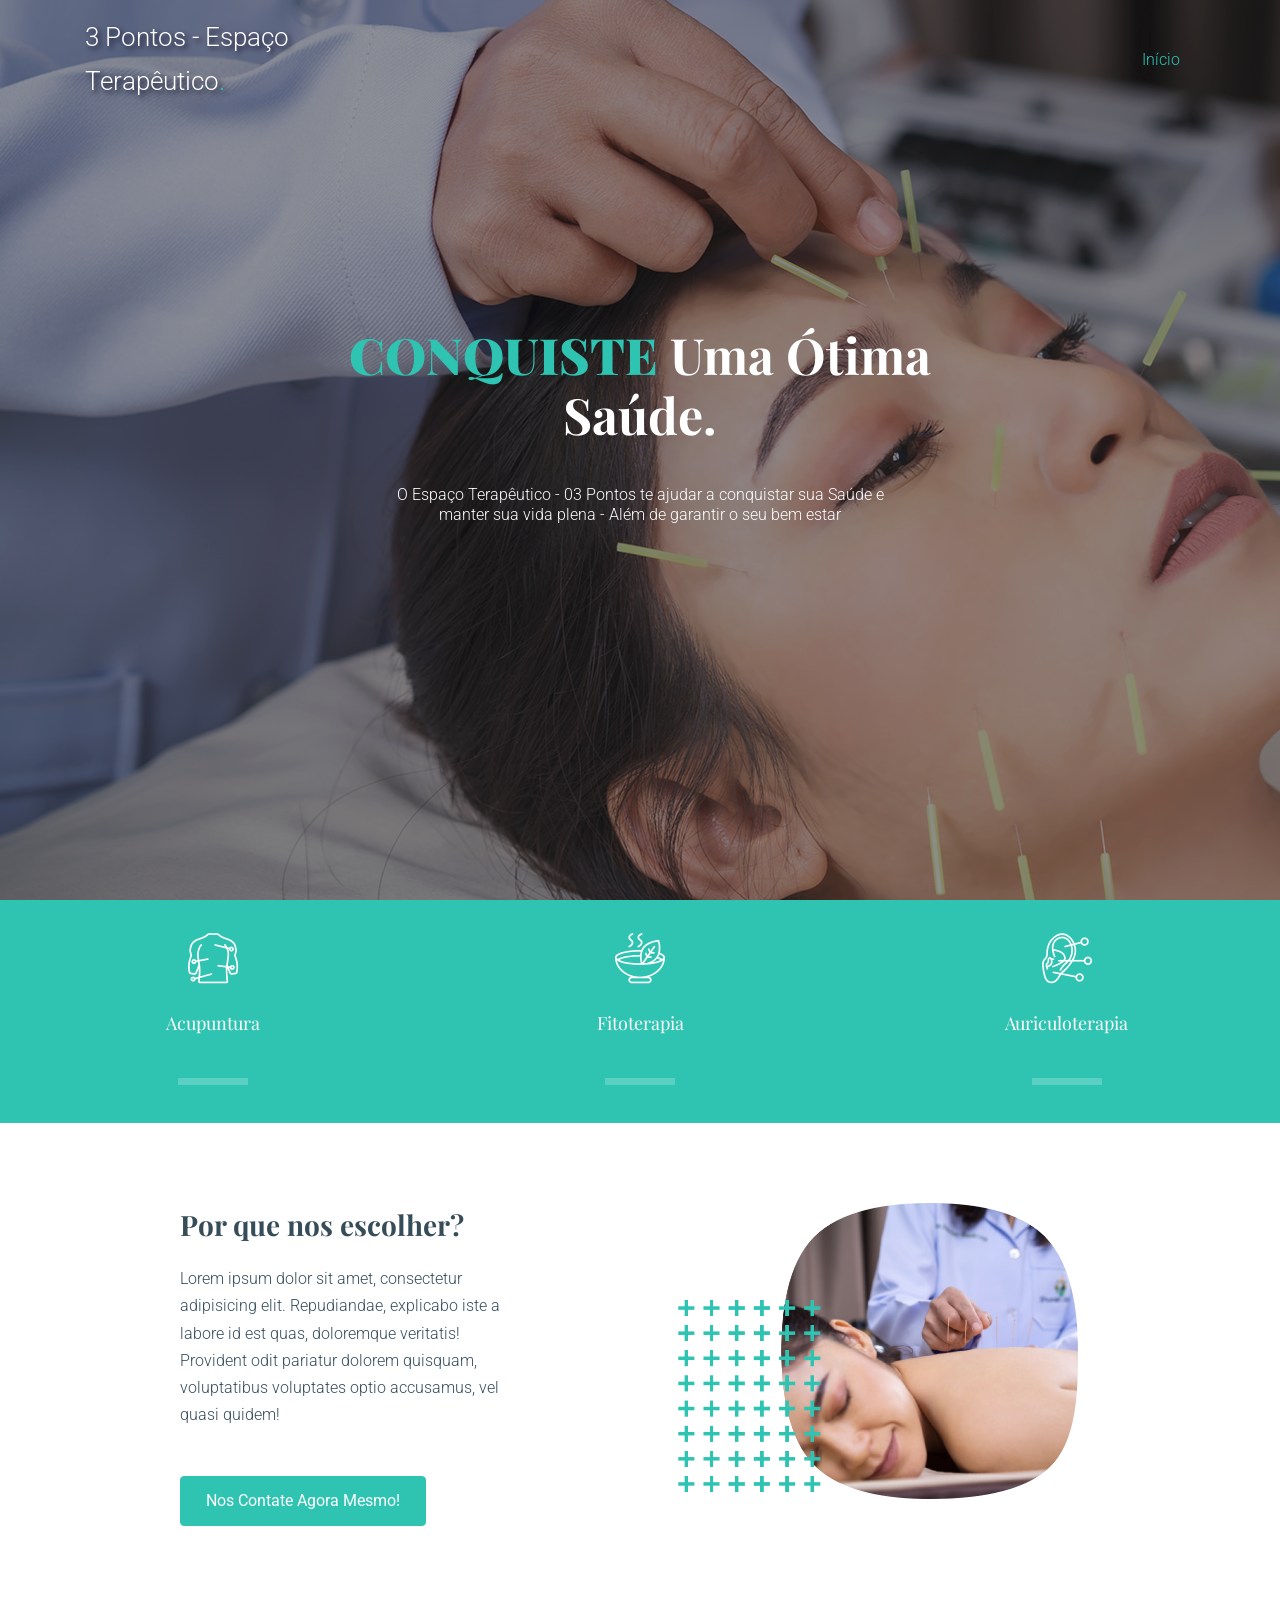
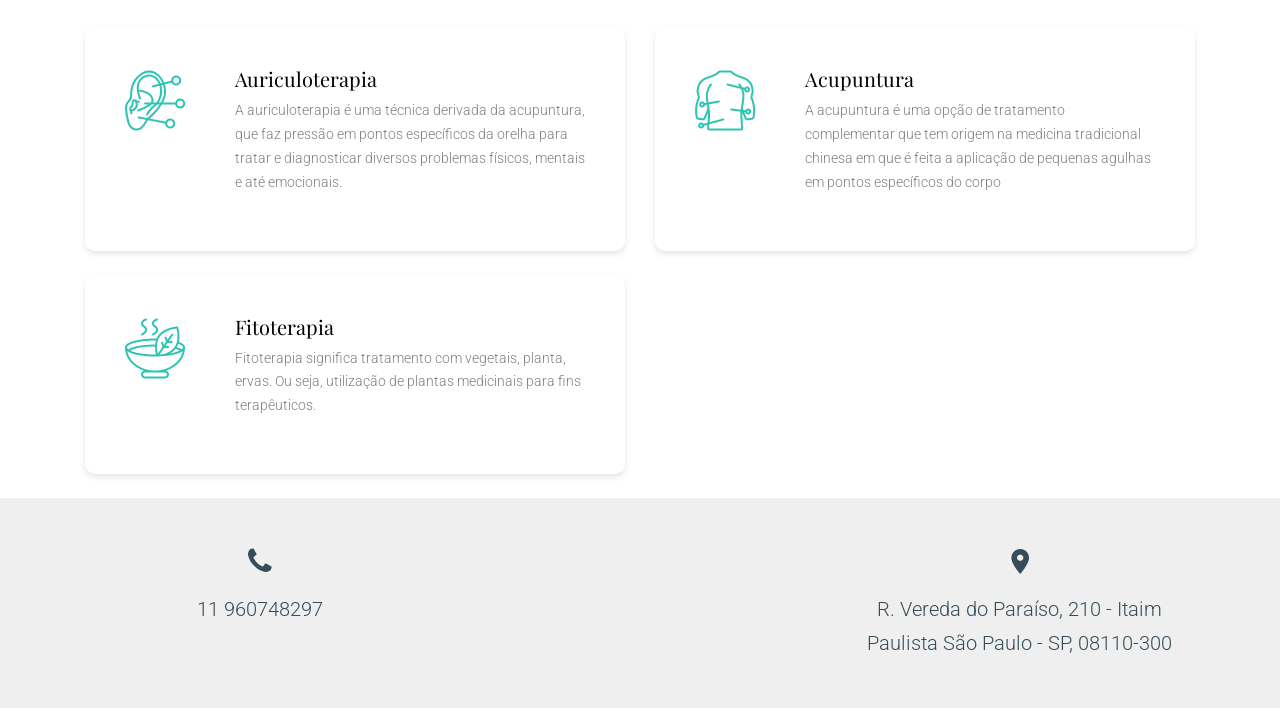
==== index.html @ bc9f55f3 "commit inical site pré projetado" ====
<!doctype html>
<html lang="pt-BR">

  <head>
    <title>3 Pontos &mdash; Espaço Terapêutico</title>
    <meta charset="utf-8">
    <meta name="viewport" content="width=device-width, initial-scale=1, shrink-to-fit=no">

    <link href="https://fonts.googleapis.com/css2?family=Playfair+Display:wght@400;700&family=Roboto:wght@400;700&display=swap" rel="stylesheet">

    <link rel="stylesheet" href="fonts/icomoon/style.css">

    <link rel="stylesheet" href="css/bootstrap.min.css">
    <link rel="stylesheet" href="css/bootstrap-datepicker.css">
    <link rel="stylesheet" href="css/jquery.fancybox.min.css">
    <link rel="stylesheet" href="css/owl.carousel.min.css">
    <link rel="stylesheet" href="css/owl.theme.default.min.css">
    <link rel="stylesheet" href="fonts/flaticon/font/flaticon.css">
    <link rel="stylesheet" href="css/aos.css">

    <!-- MAIN CSS -->
    <link rel="stylesheet" href="css/style.css">

  </head>

  <body>

    
    <div class="site-wrap" id="home-section">

      <div class="site-mobile-menu site-navbar-target">
        <div class="site-mobile-menu-header">
          <div class="site-mobile-menu-close mt-3">
            <span class="icon-close2 js-menu-toggle"></span>
          </div>
        </div>
        <div class="site-mobile-menu-body"></div>
      </div>



      <header class="site-navbar site-navbar-target" role="banner">

        <div class="container">
          <div class="row align-items-center position-relative">

            <div class="col-3">
              <div class="site-logo">
                <a href="index.html">3 Pontos - Espaço Terapêutico<span class="text-primary">.</span> </a>
              </div>
            </div>

            <div class="col-9 text-right">
              
              <span class="d-inline-block d-lg-none"><a href="#" class=" site-menu-toggle js-menu-toggle py-5 "><span class="icon-menu h3 text-white"></span></a></span>

              <nav class="site-navigation text-right ml-auto d-none d-lg-block" role="navigation">
                <ul class="site-menu main-menu js-clone-nav ml-auto ">
                  <li class="active"><a href="index.html" class="nav-link">Início</a></li>
          
                </ul>
              </nav>
            </div>

            
          </div>
        </div>

      </header>

      
      <div class="hero" style="background-image: url('images/acupuntura.png');">
        
        <div class="container">
          <div class="row align-items-center justify-content-center">
            <div class="col-lg-8 intro text-center">
              <h1 class="text-white"><strong class="text-primary">CONQUISTE</strong> Uma Ótima Saúde.</h1>
                  <div class="desc">O Espaço Terapêutico - 03 Pontos te ajudar a conquistar sua Saúde e manter sua vida plena - Além de garantir o seu bem estar</div>


            </div>
          </div>
        </div>
      </div>

      <div class="services">
        <div class="container-fluid px-0">
          <div class="row no-gutters align-items-stretch">
            <div class="col-6 col-sm-6 col-md col-lg h-100">
              <a href="#" class="service">
                <div class="icon-wrap">
                  <span class="flaticon-acupuncture-2"></span>
                </div>
                <h3>Acupuntura</h3>
              </a>
            </div>
      
            <div class="col-6 col-sm-6 col-md col-lg h-100">
              <a href="#" class="service">
                <div class="icon-wrap">
                  <span class="flaticon-herbal"></span>
                </div>
                <h3>Fitoterapia</h3>
              </a>
            </div>
            <div class="col-6 col-sm-6 col-md col-lg h-100">
              <a href="#" class="service">
                <div class="icon-wrap">
                  <span class="flaticon-acupuncture"></span>
                </div>
                <h3>Auriculoterapia</h3>
              </a>
            </div>
          </div>
        </div>
      </div> 
      
      
      
      <div class="site-section">
        <div class="container">
          <div class="row align-items-center">
            <div class="col-lg-7 text-center order-lg-2">
              <div class="img-wrap-1 mb-5">
                <img src="images/accupuncture_1.png" alt="Image" class="img-fluid">
              </div>
            </div>
            <div class="col-lg-4 ml-auto order-lg-1">
              <h3 class="mb-4 section-heading"><strong>Por que nos escolher?</strong></h3>
              <p class="mb-5">Lorem ipsum dolor sit amet, consectetur adipisicing elit. Repudiandae, explicabo iste a labore id est quas, doloremque veritatis! Provident odit pariatur dolorem quisquam, voluptatibus voluptates optio accusamus, vel quasi quidem!</p>
              
              <p><a href="https://api.whatsapp.com/send/?phone=5511960748297" class="btn btn-primary">Nos Contate Agora Mesmo!</a></p>
            </div>
          </div>
        </div>
      </div>

      <div class="ite-section">
        <div class="container">
          <div class="row">
            <div class="col-lg-6 mb-4">
              <a href="#" class="d-flex service-2">
                <div class="icon-wrap">
                  <span class="flaticon-acupuncture"></span>
                </div>
                <div class="contents">
                  <h3>Auriculoterapia</h3>
                  <p>A auriculoterapia é uma técnica derivada da acupuntura, que faz pressão em pontos específicos da orelha para tratar e diagnosticar diversos problemas físicos, mentais e até emocionais.</p>
                </div>
              </a>
            </div>
  
            <div class="col-lg-6 mb-4">
              <a href="#" class="d-flex service-2">
                <div class="icon-wrap">
                  <span class="flaticon-acupuncture-2"></span>
                </div>
                <div class="contents">
                  <h3>Acupuntura</h3>
                  <p>A acupuntura é uma opção de tratamento complementar que tem origem na medicina tradicional chinesa em que é feita a aplicação de pequenas agulhas em pontos específicos do corpo</p>
                </div>
              </a>
            </div>
            <div class="col-lg-6 mb-4">
              <a href="#" class="d-flex service-2">
                <div class="icon-wrap">
                  <span class="flaticon-herbal"></span>
                </div>
                <div class="contents">
                  <h3>Fitoterapia</h3>
                  <p>Fitoterapia significa tratamento com vegetais, planta, ervas. Ou seja, utilização de plantas medicinais para fins terapêuticos.

                  </p>
                </div>
              </a>
            </div>
          </div>
        </div>
      </div>
    
      <footer class="site-footer py-5">
        <div class="container">

          <div class="row">
            <div class="col-lg-4">

              <div class="text-center quick-contact-info">
                <div class="mb-3 icon-wrap">
                  <span class="icon-phone"></span>
                </div>
                 <a href="https://api.whatsapp.com/send/?phone=5511960748297" style="color: #364d59; font: weight 300px; font-size: 20px;"> 11 960748297 </a> </span>
              </div>

            </div>
            <div class="col-lg-4">

           
            </div>
            <div class="col-lg-4">

              <div class="text-center quick-contact-info">
                <div class="mb-3 icon-wrap">
                  <span class="icon-room"></span>
                </div>
                <span class="caption">R. Vereda do Paraíso, 210 - Itaim Paulista São Paulo - SP, 08110-300</span>
              </div>

            </div>
          </div>
          
          
    
      </footer>

    </div>

    <script src="js/jquery-3.3.1.min.js"></script>
    <script src="js/popper.min.js"></script>
    <script src="js/bootstrap.min.js"></script>
    <script src="js/owl.carousel.min.js"></script>
    <script src="js/jquery.sticky.js"></script>
    <script src="js/jquery.waypoints.min.js"></script>
    <script src="js/jquery.animateNumber.min.js"></script>
    <script src="js/jquery.fancybox.min.js"></script>
    <script src="js/jquery.easing.1.3.js"></script>
    <script src="js/bootstrap-datepicker.min.js"></script>
    <script src="js/aos.js"></script>

    <script src="js/main.js"></script>

  </body>

</html>
---- fonts/icomoon/style.css ----
@font-face {
  font-family: 'icomoon';
  src:  url('fonts/icomoon.eot?10si43');
  src:  url('fonts/icomoon.eot?10si43#iefix') format('embedded-opentype'),
    url('fonts/icomoon.ttf?10si43') format('truetype'),
    url('fonts/icomoon.woff?10si43') format('woff'),
    url('fonts/icomoon.svg?10si43#icomoon') format('svg');
  font-weight: normal;
  font-style: normal;
}

[class^="icon-"], [class*=" icon-"] {
  /* use !important to prevent issues with browser extensions that change fonts */
  font-family: 'icomoon' !important;
  speak: none;
  font-style: normal;
  font-weight: normal;
  font-variant: normal;
  text-transform: none;
  line-height: 1;

  /* Better Font Rendering =========== */
  -webkit-font-smoothing: antialiased;
  -moz-osx-font-smoothing: grayscale;
}

.icon-asterisk:before {
  content: "\f069";
}
.icon-plus:before {
  content: "\f067";
}
.icon-question:before {
  content: "\f128";
}
.icon-minus:before {
  content: "\f068";
}
.icon-glass:before {
  content: "\f000";
}
.icon-music:before {
  content: "\f001";
}
.icon-search:before {
  content: "\f002";
}
.icon-envelope-o:before {
  content: "\f003";
}
.icon-heart:before {
  content: "\f004";
}
.icon-star:before {
  content: "\f005";
}
.icon-star-o:before {
  content: "\f006";
}
.icon-user:before {
  content: "\f007";
}
.icon-film:before {
  content: "\f008";
}
.icon-th-large:before {
  content: "\f009";
}
.icon-th:before {
  content: "\f00a";
}
.icon-th-list:before {
  content: "\f00b";
}
.icon-check:before {
  content: "\f00c";
}
.icon-close:before {
  content: "\f00d";
}
.icon-remove:before {
  content: "\f00d";
}
.icon-times:before {
  content: "\f00d";
}
.icon-search-plus:before {
  content: "\f00e";
}
.icon-search-minus:before {
  content: "\f010";
}
.icon-power-off:before {
  content: "\f011";
}
.icon-signal:before {
  content: "\f012";
}
.icon-cog:before {
  content: "\f013";
}
.icon-gear:before {
  content: "\f013";
}
.icon-trash-o:before {
  content: "\f014";
}
.icon-home:before {
  content: "\f015";
}
.icon-file-o:before {
  content: "\f016";
}
.icon-clock-o:before {
  content: "\f017";
}
.icon-road:before {
  content: "\f018";
}
.icon-download:before {
  content: "\f019";
}
.icon-arrow-circle-o-down:before {
  content: "\f01a";
}
.icon-arrow-circle-o-up:before {
  content: "\f01b";
}
.icon-inbox:before {
  content: "\f01c";
}
.icon-play-circle-o:before {
  content: "\f01d";
}
.icon-repeat:before {
  content: "\f01e";
}
.icon-rotate-right:before {
  content: "\f01e";
}
.icon-refresh:before {
  content: "\f021";
}
.icon-list-alt:before {
  content: "\f022";
}
.icon-lock:before {
  content: "\f023";
}
.icon-flag:before {
  content: "\f024";
}
.icon-headphones:before {
  content: "\f025";
}
.icon-volume-off:before {
  content: "\f026";
}
.icon-volume-down:before {
  content: "\f027";
}
.icon-volume-up:before {
  content: "\f028";
}
.icon-qrcode:before {
  content: "\f029";
}
.icon-barcode:before {
  content: "\f02a";
}
.icon-tag:before {
  content: "\f02b";
}
.icon-tags:before {
  content: "\f02c";
}
.icon-book:before {
  content: "\f02d";
}
.icon-bookmark:before {
  content: "\f02e";
}
.icon-print:before {
  content: "\f02f";
}
.icon-camera:before {
  content: "\f030";
}
.icon-font:before {
  content: "\f031";
}
.icon-bold:before {
  content: "\f032";
}
.icon-italic:before {
  content: "\f033";
}
.icon-text-height:before {
  content: "\f034";
}
.icon-text-width:before {
  content: "\f035";
}
.icon-align-left:before {
  content: "\f036";
}
.icon-align-center:before {
  content: "\f037";
}
.icon-align-right:before {
  content: "\f038";
}
.icon-align-justify:before {
  content: "\f039";
}
.icon-list:before {
  content: "\f03a";
}
.icon-dedent:before {
  content: "\f03b";
}
.icon-outdent:before {
  content: "\f03b";
}
.icon-indent:before {
  content: "\f03c";
}
.icon-video-camera:before {
  content: "\f03d";
}
.icon-image:before {
  content: "\f03e";
}
.icon-photo:before {
  content: "\f03e";
}
.icon-picture-o:before {
  content: "\f03e";
}
.icon-pencil:before {
  content: "\f040";
}
.icon-map-marker:before {
  content: "\f041";
}
.icon-adjust:before {
  content: "\f042";
}
.icon-tint:before {
  content: "\f043";
}
.icon-edit:before {
  content: "\f044";
}
.icon-pencil-square-o:before {
  content: "\f044";
}
.icon-share-square-o:before {
  content: "\f045";
}
.icon-check-square-o:before {
  content: "\f046";
}
.icon-arrows:before {
  content: "\f047";
}
.icon-step-backward:before {
  content: "\f048";
}
.icon-fast-backward:before {
  content: "\f049";
}
.icon-backward:before {
  content: "\f04a";
}
.icon-play:before {
  content: "\f04b";
}
.icon-pause:before {
  content: "\f04c";
}
.icon-stop:before {
  content: "\f04d";
}
.icon-forward:before {
  content: "\f04e";
}
.icon-fast-forward:before {
  content: "\f050";
}
.icon-step-forward:before {
  content: "\f051";
}
.icon-eject:before {
  content: "\f052";
}
.icon-chevron-left:before {
  content: "\f053";
}
.icon-chevron-right:before {
  content: "\f054";
}
.icon-plus-circle:before {
  content: "\f055";
}
.icon-minus-circle:before {
  content: "\f056";
}
.icon-times-circle:before {
  content: "\f057";
}
.icon-check-circle:before {
  content: "\f058";
}
.icon-question-circle:before {
  content: "\f059";
}
.icon-info-circle:before {
  content: "\f05a";
}
.icon-crosshairs:before {
  content: "\f05b";
}
.icon-times-circle-o:before {
  content: "\f05c";
}
.icon-check-circle-o:before {
  content: "\f05d";
}
.icon-ban:before {
  content: "\f05e";
}
.icon-arrow-left:before {
  content: "\f060";
}
.icon-arrow-right:before {
  content: "\f061";
}
.icon-arrow-up:before {
  content: "\f062";
}
.icon-arrow-down:before {
  content: "\f063";
}
.icon-mail-forward:before {
  content: "\f064";
}
.icon-share:before {
  content: "\f064";
}
.icon-expand:before {
  content: "\f065";
}
.icon-compress:before {
  content: "\f066";
}
.icon-exclamation-circle:before {
  content: "\f06a";
}
.icon-gift:before {
  content: "\f06b";
}
.icon-leaf:before {
  content: "\f06c";
}
.icon-fire:before {
  content: "\f06d";
}
.icon-eye:before {
  content: "\f06e";
}
.icon-eye-slash:before {
  content: "\f070";
}
.icon-exclamation-triangle:before {
  content: "\f071";
}
.icon-warning:before {
  content: "\f071";
}
.icon-plane:before {
  content: "\f072";
}
.icon-calendar:before {
  content: "\f073";
}
.icon-random:before {
  content: "\f074";
}
.icon-comment:before {
  content: "\f075";
}
.icon-magnet:before {
  content: "\f076";
}
.icon-chevron-up:before {
  content: "\f077";
}
.icon-chevron-down:before {
  content: "\f078";
}
.icon-retweet:before {
  content: "\f079";
}
.icon-shopping-cart:before {
  content: "\f07a";
}
.icon-folder:before {
  content: "\f07b";
}
.icon-folder-open:before {
  content: "\f07c";
}
.icon-arrows-v:before {
  content: "\f07d";
}
.icon-arrows-h:before {
  content: "\f07e";
}
.icon-bar-chart:before {
  content: "\f080";
}
.icon-bar-chart-o:before {
  content: "\f080";
}
.icon-twitter-square:before {
  content: "\f081";
}
.icon-facebook-square:before {
  content: "\f082";
}
.icon-camera-retro:before {
  content: "\f083";
}
.icon-key:before {
  content: "\f084";
}
.icon-cogs:before {
  content: "\f085";
}
.icon-gears:before {
  content: "\f085";
}
.icon-comments:before {
  content: "\f086";
}
.icon-thumbs-o-up:before {
  content: "\f087";
}
.icon-thumbs-o-down:before {
  content: "\f088";
}
.icon-star-half:before {
  content: "\f089";
}
.icon-heart-o:before {
  content: "\f08a";
}
.icon-sign-out:before {
  content: "\f08b";
}
.icon-linkedin-square:before {
  content: "\f08c";
}
.icon-thumb-tack:before {
  content: "\f08d";
}
.icon-external-link:before {
  content: "\f08e";
}
.icon-sign-in:before {
  content: "\f090";
}
.icon-trophy:before {
  content: "\f091";
}
.icon-github-square:before {
  content: "\f092";
}
.icon-upload:before {
  content: "\f093";
}
.icon-lemon-o:before {
  content: "\f094";
}
.icon-phone:before {
  content: "\f095";
}
.icon-square-o:before {
  content: "\f096";
}
.icon-bookmark-o:before {
  content: "\f097";
}
.icon-phone-square:before {
  content: "\f098";
}
.icon-twitter:before {
  content: "\f099";
}
.icon-facebook:before {
  content: "\f09a";
}
.icon-facebook-f:before {
  content: "\f09a";
}
.icon-github:before {
  content: "\f09b";
}
.icon-unlock:before {
  content: "\f09c";
}
.icon-credit-card:before {
  content: "\f09d";
}
.icon-feed:before {
  content: "\f09e";
}
.icon-rss:before {
  content: "\f09e";
}
.icon-hdd-o:before {
  content: "\f0a0";
}
.icon-bullhorn:before {
  content: "\f0a1";
}
.icon-bell-o:before {
  content: "\f0a2";
}
.icon-certificate:before {
  content: "\f0a3";
}
.icon-hand-o-right:before {
  content: "\f0a4";
}
.icon-hand-o-left:before {
  content: "\f0a5";
}
.icon-hand-o-up:before {
  content: "\f0a6";
}
.icon-hand-o-down:before {
  content: "\f0a7";
}
.icon-arrow-circle-left:before {
  content: "\f0a8";
}
.icon-arrow-circle-right:before {
  content: "\f0a9";
}
.icon-arrow-circle-up:before {
  content: "\f0aa";
}
.icon-arrow-circle-down:before {
  content: "\f0ab";
}
.icon-globe:before {
  content: "\f0ac";
}
.icon-wrench:before {
  content: "\f0ad";
}
.icon-tasks:before {
  content: "\f0ae";
}
.icon-filter:before {
  content: "\f0b0";
}
.icon-briefcase:before {
  content: "\f0b1";
}
.icon-arrows-alt:before {
  content: "\f0b2";
}
.icon-group:before {
  content: "\f0c0";
}
.icon-users:before {
  content: "\f0c0";
}
.icon-chain:before {
  content: "\f0c1";
}
.icon-link:before {
  content: "\f0c1";
}
.icon-cloud:before {
  content: "\f0c2";
}
.icon-flask:before {
  content: "\f0c3";
}
.icon-cut:before {
  content: "\f0c4";
}
.icon-scissors:before {
  content: "\f0c4";
}
.icon-copy:before {
  content: "\f0c5";
}
.icon-files-o:before {
  content: "\f0c5";
}
.icon-paperclip:before {
  content: "\f0c6";
}
.icon-floppy-o:before {
  content: "\f0c7";
}
.icon-save:before {
  content: "\f0c7";
}
.icon-square:before {
  content: "\f0c8";
}
.icon-bars:before {
  content: "\f0c9";
}
.icon-navicon:before {
  content: "\f0c9";
}
.icon-reorder:before {
  content: "\f0c9";
}
.icon-list-ul:before {
  content: "\f0ca";
}
.icon-list-ol:before {
  content: "\f0cb";
}
.icon-strikethrough:before {
  content: "\f0cc";
}
.icon-underline:before {
  content: "\f0cd";
}
.icon-table:before {
  content: "\f0ce";
}
.icon-magic:before {
  content: "\f0d0";
}
.icon-truck:before {
  content: "\f0d1";
}
.icon-pinterest:before {
  content: "\f0d2";
}
.icon-pinterest-square:before {
  content: "\f0d3";
}
.icon-google-plus-square:before {
  content: "\f0d4";
}
.icon-google-plus:before {
  content: "\f0d5";
}
.icon-money:before {
  content: "\f0d6";
}
.icon-caret-down:before {
  content: "\f0d7";
}
.icon-caret-up:before {
  content: "\f0d8";
}
.icon-caret-left:before {
  content: "\f0d9";
}
.icon-caret-right:before {
  content: "\f0da";
}
.icon-columns:before {
  content: "\f0db";
}
.icon-sort:before {
  content: "\f0dc";
}
.icon-unsorted:before {
  content: "\f0dc";
}
.icon-sort-desc:before {
  content: "\f0dd";
}
.icon-sort-down:before {
  content: "\f0dd";
}
.icon-sort-asc:before {
  content: "\f0de";
}
.icon-sort-up:before {
  content: "\f0de";
}
.icon-envelope:before {
  content: "\f0e0";
}
.icon-linkedin:before {
  content: "\f0e1";
}
.icon-rotate-left:before {
  content: "\f0e2";
}
.icon-undo:before {
  content: "\f0e2";
}
.icon-gavel:before {
  content: "\f0e3";
}
.icon-legal:before {
  content: "\f0e3";
}
.icon-dashboard:before {
  content: "\f0e4";
}
.icon-tachometer:before {
  content: "\f0e4";
}
.icon-comment-o:before {
  content: "\f0e5";
}
.icon-comments-o:before {
  content: "\f0e6";
}
.icon-bolt:before {
  content: "\f0e7";
}
.icon-flash:before {
  content: "\f0e7";
}
.icon-sitemap:before {
  content: "\f0e8";
}
.icon-umbrella:before {
  content: "\f0e9";
}
.icon-clipboard:before {
  content: "\f0ea";
}
.icon-paste:before {
  content: "\f0ea";
}
.icon-lightbulb-o:before {
  content: "\f0eb";
}
.icon-exchange:before {
  content: "\f0ec";
}
.icon-cloud-download:before {
  content: "\f0ed";
}
.icon-cloud-upload:before {
  content: "\f0ee";
}
.icon-user-md:before {
  content: "\f0f0";
}
.icon-stethoscope:before {
  content: "\f0f1";
}
.icon-suitcase:before {
  content: "\f0f2";
}
.icon-bell:before {
  content: "\f0f3";
}
.icon-coffee:before {
  content: "\f0f4";
}
.icon-cutlery:before {
  content: "\f0f5";
}
.icon-file-text-o:before {
  content: "\f0f6";
}
.icon-building-o:before {
  content: "\f0f7";
}
.icon-hospital-o:before {
  content: "\f0f8";
}
.icon-ambulance:before {
  content: "\f0f9";
}
.icon-medkit:before {
  content: "\f0fa";
}
.icon-fighter-jet:before {
  content: "\f0fb";
}
.icon-beer:before {
  content: "\f0fc";
}
.icon-h-square:before {
  content: "\f0fd";
}
.icon-plus-square:before {
  content: "\f0fe";
}
.icon-angle-double-left:before {
  content: "\f100";
}
.icon-angle-double-right:before {
  content: "\f101";
}
.icon-angle-double-up:before {
  content: "\f102";
}
.icon-angle-double-down:before {
  content: "\f103";
}
.icon-angle-left:before {
  content: "\f104";
}
.icon-angle-right:before {
  content: "\f105";
}
.icon-angle-up:before {
  content: "\f106";
}
.icon-angle-down:before {
  content: "\f107";
}
.icon-desktop:before {
  content: "\f108";
}
.icon-laptop:before {
  content: "\f109";
}
.icon-tablet:before {
  content: "\f10a";
}
.icon-mobile:before {
  content: "\f10b";
}
.icon-mobile-phone:before {
  content: "\f10b";
}
.icon-circle-o:before {
  content: "\f10c";
}
.icon-quote-left:before {
  content: "\f10d";
}
.icon-quote-right:before {
  content: "\f10e";
}
.icon-spinner:before {
  content: "\f110";
}
.icon-circle:before {
  content: "\f111";
}
.icon-mail-reply:before {
  content: "\f112";
}
.icon-reply:before {
  content: "\f112";
}
.icon-github-alt:before {
  content: "\f113";
}
.icon-folder-o:before {
  content: "\f114";
}
.icon-folder-open-o:before {
  content: "\f115";
}
.icon-smile-o:before {
  content: "\f118";
}
.icon-frown-o:before {
  content: "\f119";
}
.icon-meh-o:before {
  content: "\f11a";
}
.icon-gamepad:before {
  content: "\f11b";
}
.icon-keyboard-o:before {
  content: "\f11c";
}
.icon-flag-o:before {
  content: "\f11d";
}
.icon-flag-checkered:before {
  content: "\f11e";
}
.icon-terminal:before {
  content: "\f120";
}
.icon-code:before {
  content: "\f121";
}
.icon-mail-reply-all:before {
  content: "\f122";
}
.icon-reply-all:before {
  content: "\f122";
}
.icon-star-half-empty:before {
  content: "\f123";
}
.icon-star-half-full:before {
  content: "\f123";
}
.icon-star-half-o:before {
  content: "\f123";
}
.icon-location-arrow:before {
  content: "\f124";
}
.icon-crop:before {
  content: "\f125";
}
.icon-code-fork:before {
  content: "\f126";
}
.icon-chain-broken:before {
  content: "\f127";
}
.icon-unlink:before {
  content: "\f127";
}
.icon-info:before {
  content: "\f129";
}
.icon-exclamation:before {
  content: "\f12a";
}
.icon-superscript:before {
  content: "\f12b";
}
.icon-subscript:before {
  content: "\f12c";
}
.icon-eraser:before {
  content: "\f12d";
}
.icon-puzzle-piece:before {
  content: "\f12e";
}
.icon-microphone:before {
  content: "\f130";
}
.icon-microphone-slash:before {
  content: "\f131";
}
.icon-shield:before {
  content: "\f132";
}
.icon-calendar-o:before {
  content: "\f133";
}
.icon-fire-extinguisher:before {
  content: "\f134";
}
.icon-rocket:before {
  content: "\f135";
}
.icon-maxcdn:before {
  content: "\f136";
}
.icon-chevron-circle-left:before {
  content: "\f137";
}
.icon-chevron-circle-right:before {
  content: "\f138";
}
.icon-chevron-circle-up:before {
  content: "\f139";
}
.icon-chevron-circle-down:before {
  content: "\f13a";
}
.icon-html5:before {
  content: "\f13b";
}
.icon-css3:before {
  content: "\f13c";
}
.icon-anchor:before {
  content: "\f13d";
}
.icon-unlock-alt:before {
  content: "\f13e";
}
.icon-bullseye:before {
  content: "\f140";
}
.icon-ellipsis-h:before {
  content: "\f141";
}
.icon-ellipsis-v:before {
  content: "\f142";
}
.icon-rss-square:before {
  content: "\f143";
}
.icon-play-circle:before {
  content: "\f144";
}
.icon-ticket:before {
  content: "\f145";
}
.icon-minus-square:before {
  content: "\f146";
}
.icon-minus-square-o:before {
  content: "\f147";
}
.icon-level-up:before {
  content: "\f148";
}
.icon-level-down:before {
  content: "\f149";
}
.icon-check-square:before {
  content: "\f14a";
}
.icon-pencil-square:before {
  content: "\f14b";
}
.icon-external-link-square:before {
  content: "\f14c";
}
.icon-share-square:before {
  content: "\f14d";
}
.icon-compass:before {
  content: "\f14e";
}
.icon-caret-square-o-down:before {
  content: "\f150";
}
.icon-toggle-down:before {
  content: "\f150";
}
.icon-caret-square-o-up:before {
  content: "\f151";
}
.icon-toggle-up:before {
  content: "\f151";
}
.icon-caret-square-o-right:before {
  content: "\f152";
}
.icon-toggle-right:before {
  content: "\f152";
}
.icon-eur:before {
  content: "\f153";
}
.icon-euro:before {
  content: "\f153";
}
.icon-gbp:before {
  content: "\f154";
}
.icon-dollar:before {
  content: "\f155";
}
.icon-usd:before {
  content: "\f155";
}
.icon-inr:before {
  content: "\f156";
}
.icon-rupee:before {
  content: "\f156";
}
.icon-cny:before {
  content: "\f157";
}
.icon-jpy:before {
  content: "\f157";
}
.icon-rmb:before {
  content: "\f157";
}
.icon-yen:before {
  content: "\f157";
}
.icon-rouble:before {
  content: "\f158";
}
.icon-rub:before {
  content: "\f158";
}
.icon-ruble:before {
  content: "\f158";
}
.icon-krw:before {
  content: "\f159";
}
.icon-won:before {
  content: "\f159";
}
.icon-bitcoin:before {
  content: "\f15a";
}
.icon-btc:before {
  content: "\f15a";
}
.icon-file:before {
  content: "\f15b";
}
.icon-file-text:before {
  content: "\f15c";
}
.icon-sort-alpha-asc:before {
  content: "\f15d";
}
.icon-sort-alpha-desc:before {
  content: "\f15e";
}
.icon-sort-amount-asc:before {
  content: "\f160";
}
.icon-sort-amount-desc:before {
  content: "\f161";
}
.icon-sort-numeric-asc:before {
  content: "\f162";
}
.icon-sort-numeric-desc:before {
  content: "\f163";
}
.icon-thumbs-up:before {
  content: "\f164";
}
.icon-thumbs-down:before {
  content: "\f165";
}
.icon-youtube-square:before {
  content: "\f166";
}
.icon-youtube:before {
  content: "\f167";
}
.icon-xing:before {
  content: "\f168";
}
.icon-xing-square:before {
  content: "\f169";
}
.icon-youtube-play:before {
  content: "\f16a";
}
.icon-dropbox:before {
  content: "\f16b";
}
.icon-stack-overflow:before {
  content: "\f16c";
}
.icon-instagram:before {
  content: "\f16d";
}
.icon-flickr:before {
  content: "\f16e";
}
.icon-adn:before {
  content: "\f170";
}
.icon-bitbucket:before {
  content: "\f171";
}
.icon-bitbucket-square:before {
  content: "\f172";
}
.icon-tumblr:before {
  content: "\f173";
}
.icon-tumblr-square:before {
  content: "\f174";
}
.icon-long-arrow-down:before {
  content: "\f175";
}
.icon-long-arrow-up:before {
  content: "\f176";
}
.icon-long-arrow-left:before {
  content: "\f177";
}
.icon-long-arrow-right:before {
  content: "\f178";
}
.icon-apple:before {
  content: "\f179";
}
.icon-windows:before {
  content: "\f17a";
}
.icon-android:before {
  content: "\f17b";
}
.icon-linux:before {
  content: "\f17c";
}
.icon-dribbble:before {
  content: "\f17d";
}
.icon-skype:before {
  content: "\f17e";
}
.icon-foursquare:before {
  content: "\f180";
}
.icon-trello:before {
  content: "\f181";
}
.icon-female:before {
  content: "\f182";
}
.icon-male:before {
  content: "\f183";
}
.icon-gittip:before {
  content: "\f184";
}
.icon-gratipay:before {
  content: "\f184";
}
.icon-sun-o:before {
  content: "\f185";
}
.icon-moon-o:before {
  content: "\f186";
}
.icon-archive:before {
  content: "\f187";
}
.icon-bug:before {
  content: "\f188";
}
.icon-vk:before {
  content: "\f189";
}
.icon-weibo:before {
  content: "\f18a";
}
.icon-renren:before {
  content: "\f18b";
}
.icon-pagelines:before {
  content: "\f18c";
}
.icon-stack-exchange:before {
  content: "\f18d";
}
.icon-arrow-circle-o-right:before {
  content: "\f18e";
}
.icon-arrow-circle-o-left:before {
  content: "\f190";
}
.icon-caret-square-o-left:before {
  content: "\f191";
}
.icon-toggle-left:before {
  content: "\f191";
}
.icon-dot-circle-o:before {
  content: "\f192";
}
.icon-wheelchair:before {
  content: "\f193";
}
.icon-vimeo-square:before {
  content: "\f194";
}
.icon-try:before {
  content: "\f195";
}
.icon-turkish-lira:before {
  content: "\f195";
}
.icon-plus-square-o:before {
  content: "\f196";
}
.icon-space-shuttle:before {
  content: "\f197";
}
.icon-slack:before {
  content: "\f198";
}
.icon-envelope-square:before {
  content: "\f199";
}
.icon-wordpress:before {
  content: "\f19a";
}
.icon-openid:before {
  content: "\f19b";
}
.icon-bank:before {
  content: "\f19c";
}
.icon-institution:before {
  content: "\f19c";
}
.icon-university:before {
  content: "\f19c";
}
.icon-graduation-cap:before {
  content: "\f19d";
}
.icon-mortar-board:before {
  content: "\f19d";
}
.icon-yahoo:before {
  content: "\f19e";
}
.icon-google:before {
  content: "\f1a0";
}
.icon-reddit:before {
  content: "\f1a1";
}
.icon-reddit-square:before {
  content: "\f1a2";
}
.icon-stumbleupon-circle:before {
  content: "\f1a3";
}
.icon-stumbleupon:before {
  content: "\f1a4";
}
.icon-delicious:before {
  content: "\f1a5";
}
.icon-digg:before {
  content: "\f1a6";
}
.icon-pied-piper-pp:before {
  content: "\f1a7";
}
.icon-pied-piper-alt:before {
  content: "\f1a8";
}
.icon-drupal:before {
  content: "\f1a9";
}
.icon-joomla:before {
  content: "\f1aa";
}
.icon-language:before {
  content: "\f1ab";
}
.icon-fax:before {
  content: "\f1ac";
}
.icon-building:before {
  content: "\f1ad";
}
.icon-child:before {
  content: "\f1ae";
}
.icon-paw:before {
  content: "\f1b0";
}
.icon-spoon:before {
  content: "\f1b1";
}
.icon-cube:before {
  content: "\f1b2";
}
.icon-cubes:before {
  content: "\f1b3";
}
.icon-behance:before {
  content: "\f1b4";
}
.icon-behance-square:before {
  content: "\f1b5";
}
.icon-steam:before {
  content: "\f1b6";
}
.icon-steam-square:before {
  content: "\f1b7";
}
.icon-recycle:before {
  content: "\f1b8";
}
.icon-automobile:before {
  content: "\f1b9";
}
.icon-car:before {
  content: "\f1b9";
}
.icon-cab:before {
  content: "\f1ba";
}
.icon-taxi:before {
  content: "\f1ba";
}
.icon-tree:before {
  content: "\f1bb";
}
.icon-spotify:before {
  content: "\f1bc";
}
.icon-deviantart:before {
  content: "\f1bd";
}
.icon-soundcloud:before {
  content: "\f1be";
}
.icon-database:before {
  content: "\f1c0";
}
.icon-file-pdf-o:before {
  content: "\f1c1";
}
.icon-file-word-o:before {
  content: "\f1c2";
}
.icon-file-excel-o:before {
  content: "\f1c3";
}
.icon-file-powerpoint-o:before {
  content: "\f1c4";
}
.icon-file-image-o:before {
  content: "\f1c5";
}
.icon-file-photo-o:before {
  content: "\f1c5";
}
.icon-file-picture-o:before {
  content: "\f1c5";
}
.icon-file-archive-o:before {
  content: "\f1c6";
}
.icon-file-zip-o:before {
  content: "\f1c6";
}
.icon-file-audio-o:before {
  content: "\f1c7";
}
.icon-file-sound-o:before {
  content: "\f1c7";
}
.icon-file-movie-o:before {
  content: "\f1c8";
}
.icon-file-video-o:before {
  content: "\f1c8";
}
.icon-file-code-o:before {
  content: "\f1c9";
}
.icon-vine:before {
  content: "\f1ca";
}
.icon-codepen:before {
  content: "\f1cb";
}
.icon-jsfiddle:before {
  content: "\f1cc";
}
.icon-life-bouy:before {
  content: "\f1cd";
}
.icon-life-buoy:before {
  content: "\f1cd";
}
.icon-life-ring:before {
  content: "\f1cd";
}
.icon-life-saver:before {
  content: "\f1cd";
}
.icon-support:before {
  content: "\f1cd";
}
.icon-circle-o-notch:before {
  content: "\f1ce";
}
.icon-ra:before {
  content: "\f1d0";
}
.icon-rebel:before {
  content: "\f1d0";
}
.icon-resistance:before {
  content: "\f1d0";
}
.icon-empire:before {
  content: "\f1d1";
}
.icon-ge:before {
  content: "\f1d1";
}
.icon-git-square:before {
  content: "\f1d2";
}
.icon-git:before {
  content: "\f1d3";
}
.icon-hacker-news:before {
  content: "\f1d4";
}
.icon-y-combinator-square:before {
  content: "\f1d4";
}
.icon-yc-square:before {
  content: "\f1d4";
}
.icon-tencent-weibo:before {
  content: "\f1d5";
}
.icon-qq:before {
  content: "\f1d6";
}
.icon-wechat:before {
  content: "\f1d7";
}
.icon-weixin:before {
  content: "\f1d7";
}
.icon-paper-plane:before {
  content: "\f1d8";
}
.icon-send:before {
  content: "\f1d8";
}
.icon-paper-plane-o:before {
  content: "\f1d9";
}
.icon-send-o:before {
  content: "\f1d9";
}
.icon-history:before {
  content: "\f1da";
}
.icon-circle-thin:before {
  content: "\f1db";
}
.icon-header:before {
  content: "\f1dc";
}
.icon-paragraph:before {
  content: "\f1dd";
}
.icon-sliders:before {
  content: "\f1de";
}
.icon-share-alt:before {
  content: "\f1e0";
}
.icon-share-alt-square:before {
  content: "\f1e1";
}
.icon-bomb:before {
  content: "\f1e2";
}
.icon-futbol-o:before {
  content: "\f1e3";
}
.icon-soccer-ball-o:before {
  content: "\f1e3";
}
.icon-tty:before {
  content: "\f1e4";
}
.icon-binoculars:before {
  content: "\f1e5";
}
.icon-plug:before {
  content: "\f1e6";
}
.icon-slideshare:before {
  content: "\f1e7";
}
.icon-twitch:before {
  content: "\f1e8";
}
.icon-yelp:before {
  content: "\f1e9";
}
.icon-newspaper-o:before {
  content: "\f1ea";
}
.icon-wifi:before {
  content: "\f1eb";
}
.icon-calculator:before {
  content: "\f1ec";
}
.icon-paypal:before {
  content: "\f1ed";
}
.icon-google-wallet:before {
  content: "\f1ee";
}
.icon-cc-visa:before {
  content: "\f1f0";
}
.icon-cc-mastercard:before {
  content: "\f1f1";
}
.icon-cc-discover:before {
  content: "\f1f2";
}
.icon-cc-amex:before {
  content: "\f1f3";
}
.icon-cc-paypal:before {
  content: "\f1f4";
}
.icon-cc-stripe:before {
  content: "\f1f5";
}
.icon-bell-slash:before {
  content: "\f1f6";
}
.icon-bell-slash-o:before {
  content: "\f1f7";
}
.icon-trash:before {
  content: "\f1f8";
}
.icon-copyright:before {
  content: "\f1f9";
}
.icon-at:before {
  content: "\f1fa";
}
.icon-eyedropper:before {
  content: "\f1fb";
}
.icon-paint-brush:before {
  content: "\f1fc";
}
.icon-birthday-cake:before {
  content: "\f1fd";
}
.icon-area-chart:before {
  content: "\f1fe";
}
.icon-pie-chart:before {
  content: "\f200";
}
.icon-line-chart:before {
  content: "\f201";
}
.icon-lastfm:before {
  content: "\f202";
}
.icon-lastfm-square:before {
  content: "\f203";
}
.icon-toggle-off:before {
  content: "\f204";
}
.icon-toggle-on:before {
  content: "\f205";
}
.icon-bicycle:before {
  content: "\f206";
}
.icon-bus:before {
  content: "\f207";
}
.icon-ioxhost:before {
  content: "\f208";
}
.icon-angellist:before {
  content: "\f209";
}
.icon-cc:before {
  content: "\f20a";
}
.icon-ils:before {
  content: "\f20b";
}
.icon-shekel:before {
  content: "\f20b";
}
.icon-sheqel:before {
  content: "\f20b";
}
.icon-meanpath:before {
  content: "\f20c";
}
.icon-buysellads:before {
  content: "\f20d";
}
.icon-connectdevelop:before {
  content: "\f20e";
}
.icon-dashcube:before {
  content: "\f210";
}
.icon-forumbee:before {
  content: "\f211";
}
.icon-leanpub:before {
  content: "\f212";
}
.icon-sellsy:before {
  content: "\f213";
}
.icon-shirtsinbulk:before {
  content: "\f214";
}
.icon-simplybuilt:before {
  content: "\f215";
}
.icon-skyatlas:before {
  content: "\f216";
}
.icon-cart-plus:before {
  content: "\f217";
}
.icon-cart-arrow-down:before {
  content: "\f218";
}
.icon-diamond:before {
  content: "\f219";
}
.icon-ship:before {
  content: "\f21a";
}
.icon-user-secret:before {
  content: "\f21b";
}
.icon-motorcycle:before {
  content: "\f21c";
}
.icon-street-view:before {
  content: "\f21d";
}
.icon-heartbeat:before {
  content: "\f21e";
}
.icon-venus:before {
  content: "\f221";
}
.icon-mars:before {
  content: "\f222";
}
.icon-mercury:before {
  content: "\f223";
}
.icon-intersex:before {
  content: "\f224";
}
.icon-transgender:before {
  content: "\f224";
}
.icon-transgender-alt:before {
  content: "\f225";
}
.icon-venus-double:before {
  content: "\f226";
}
.icon-mars-double:before {
  content: "\f227";
}
.icon-venus-mars:before {
  content: "\f228";
}
.icon-mars-stroke:before {
  content: "\f229";
}
.icon-mars-stroke-v:before {
  content: "\f22a";
}
.icon-mars-stroke-h:before {
  content: "\f22b";
}
.icon-neuter:before {
  content: "\f22c";
}
.icon-genderless:before {
  content: "\f22d";
}
.icon-facebook-official:before {
  content: "\f230";
}
.icon-pinterest-p:before {
  content: "\f231";
}
.icon-whatsapp:before {
  content: "\f232";
}
.icon-server:before {
  content: "\f233";
}
.icon-user-plus:before {
  content: "\f234";
}
.icon-user-times:before {
  content: "\f235";
}
.icon-bed:before {
  content: "\f236";
}
.icon-hotel:before {
  content: "\f236";
}
.icon-viacoin:before {
  content: "\f237";
}
.icon-train:before {
  content: "\f238";
}
.icon-subway:before {
  content: "\f239";
}
.icon-medium:before {
  content: "\f23a";
}
.icon-y-combinator:before {
  content: "\f23b";
}
.icon-yc:before {
  content: "\f23b";
}
.icon-optin-monster:before {
  content: "\f23c";
}
.icon-opencart:before {
  content: "\f23d";
}
.icon-expeditedssl:before {
  content: "\f23e";
}
.icon-battery:before {
  content: "\f240";
}
.icon-battery-4:before {
  content: "\f240";
}
.icon-battery-full:before {
  content: "\f240";
}
.icon-battery-3:before {
  content: "\f241";
}
.icon-battery-three-quarters:before {
  content: "\f241";
}
.icon-battery-2:before {
  content: "\f242";
}
.icon-battery-half:before {
  content: "\f242";
}
.icon-battery-1:before {
  content: "\f243";
}
.icon-battery-quarter:before {
  content: "\f243";
}
.icon-battery-0:before {
  content: "\f244";
}
.icon-battery-empty:before {
  content: "\f244";
}
.icon-mouse-pointer:before {
  content: "\f245";
}
.icon-i-cursor:before {
  content: "\f246";
}
.icon-object-group:before {
  content: "\f247";
}
.icon-object-ungroup:before {
  content: "\f248";
}
.icon-sticky-note:before {
  content: "\f249";
}
.icon-sticky-note-o:before {
  content: "\f24a";
}
.icon-cc-jcb:before {
  content: "\f24b";
}
.icon-cc-diners-club:before {
  content: "\f24c";
}
.icon-clone:before {
  content: "\f24d";
}
.icon-balance-scale:before {
  content: "\f24e";
}
.icon-hourglass-o:before {
  content: "\f250";
}
.icon-hourglass-1:before {
  content: "\f251";
}
.icon-hourglass-start:before {
  content: "\f251";
}
.icon-hourglass-2:before {
  content: "\f252";
}
.icon-hourglass-half:before {
  content: "\f252";
}
.icon-hourglass-3:before {
  content: "\f253";
}
.icon-hourglass-end:before {
  content: "\f253";
}
.icon-hourglass:before {
  content: "\f254";
}
.icon-hand-grab-o:before {
  content: "\f255";
}
.icon-hand-rock-o:before {
  content: "\f255";
}
.icon-hand-paper-o:before {
  content: "\f256";
}
.icon-hand-stop-o:before {
  content: "\f256";
}
.icon-hand-scissors-o:before {
  content: "\f257";
}
.icon-hand-lizard-o:before {
  content: "\f258";
}
.icon-hand-spock-o:before {
  content: "\f259";
}
.icon-hand-pointer-o:before {
  content: "\f25a";
}
.icon-hand-peace-o:before {
  content: "\f25b";
}
.icon-trademark:before {
  content: "\f25c";
}
.icon-registered:before {
  content: "\f25d";
}
.icon-creative-commons:before {
  content: "\f25e";
}
.icon-gg:before {
  content: "\f260";
}
.icon-gg-circle:before {
  content: "\f261";
}
.icon-tripadvisor:before {
  content: "\f262";
}
.icon-odnoklassniki:before {
  content: "\f263";
}
.icon-odnoklassniki-square:before {
  content: "\f264";
}
.icon-get-pocket:before {
  content: "\f265";
}
.icon-wikipedia-w:before {
  content: "\f266";
}
.icon-safari:before {
  content: "\f267";
}
.icon-chrome:before {
  content: "\f268";
}
.icon-firefox:before {
  content: "\f269";
}
.icon-opera:before {
  content: "\f26a";
}
.icon-internet-explorer:before {
  content: "\f26b";
}
.icon-television:before {
  content: "\f26c";
}
.icon-tv:before {
  content: "\f26c";
}
.icon-contao:before {
  content: "\f26d";
}
.icon-500px:before {
  content: "\f26e";
}
.icon-amazon:before {
  content: "\f270";
}
.icon-calendar-plus-o:before {
  content: "\f271";
}
.icon-calendar-minus-o:before {
  content: "\f272";
}
.icon-calendar-times-o:before {
  content: "\f273";
}
.icon-calendar-check-o:before {
  content: "\f274";
}
.icon-industry:before {
  content: "\f275";
}
.icon-map-pin:before {
  content: "\f276";
}
.icon-map-signs:before {
  content: "\f277";
}
.icon-map-o:before {
  content: "\f278";
}
.icon-map:before {
  content: "\f279";
}
.icon-commenting:before {
  content: "\f27a";
}
.icon-commenting-o:before {
  content: "\f27b";
}
.icon-houzz:before {
  content: "\f27c";
}
.icon-vimeo:before {
  content: "\f27d";
}
.icon-black-tie:before {
  content: "\f27e";
}
.icon-fonticons:before {
  content: "\f280";
}
.icon-reddit-alien:before {
  content: "\f281";
}
.icon-edge:before {
  content: "\f282";
}
.icon-credit-card-alt:before {
  content: "\f283";
}
.icon-codiepie:before {
  content: "\f284";
}
.icon-modx:before {
  content: "\f285";
}
.icon-fort-awesome:before {
  content: "\f286";
}
.icon-usb:before {
  content: "\f287";
}
.icon-product-hunt:before {
  content: "\f288";
}
.icon-mixcloud:before {
  content: "\f289";
}
.icon-scribd:before {
  content: "\f28a";
}
.icon-pause-circle:before {
  content: "\f28b";
}
.icon-pause-circle-o:before {
  content: "\f28c";
}
.icon-stop-circle:before {
  content: "\f28d";
}
.icon-stop-circle-o:before {
  content: "\f28e";
}
.icon-shopping-bag:before {
  content: "\f290";
}
.icon-shopping-basket:before {
  content: "\f291";
}
.icon-hashtag:before {
  content: "\f292";
}
.icon-bluetooth:before {
  content: "\f293";
}
.icon-bluetooth-b:before {
  content: "\f294";
}
.icon-percent:before {
  content: "\f295";
}
.icon-gitlab:before {
  content: "\f296";
}
.icon-wpbeginner:before {
  content: "\f297";
}
.icon-wpforms:before {
  content: "\f298";
}
.icon-envira:before {
  content: "\f299";
}
.icon-universal-access:before {
  content: "\f29a";
}
.icon-wheelchair-alt:before {
  content: "\f29b";
}
.icon-question-circle-o:before {
  content: "\f29c";
}
.icon-blind:before {
  content: "\f29d";
}
.icon-audio-description:before {
  content: "\f29e";
}
.icon-volume-control-phone:before {
  content: "\f2a0";
}
.icon-braille:before {
  content: "\f2a1";
}
.icon-assistive-listening-systems:before {
  content: "\f2a2";
}
.icon-american-sign-language-interpreting:before {
  content: "\f2a3";
}
.icon-asl-interpreting:before {
  content: "\f2a3";
}
.icon-deaf:before {
  content: "\f2a4";
}
.icon-deafness:before {
  content: "\f2a4";
}
.icon-hard-of-hearing:before {
  content: "\f2a4";
}
.icon-glide:before {
  content: "\f2a5";
}
.icon-glide-g:before {
  content: "\f2a6";
}
.icon-sign-language:before {
  content: "\f2a7";
}
.icon-signing:before {
  content: "\f2a7";
}
.icon-low-vision:before {
  content: "\f2a8";
}
.icon-viadeo:before {
  content: "\f2a9";
}
.icon-viadeo-square:before {
  content: "\f2aa";
}
.icon-snapchat:before {
  content: "\f2ab";
}
.icon-snapchat-ghost:before {
  content: "\f2ac";
}
.icon-snapchat-square:before {
  content: "\f2ad";
}
.icon-pied-piper:before {
  content: "\f2ae";
}
.icon-first-order:before {
  content: "\f2b0";
}
.icon-yoast:before {
  content: "\f2b1";
}
.icon-themeisle:before {
  content: "\f2b2";
}
.icon-google-plus-circle:before {
  content: "\f2b3";
}
.icon-google-plus-official:before {
  content: "\f2b3";
}
.icon-fa:before {
  content: "\f2b4";
}
.icon-font-awesome:before {
  content: "\f2b4";
}
.icon-handshake-o:before {
  content: "\f2b5";
}
.icon-envelope-open:before {
  content: "\f2b6";
}
.icon-envelope-open-o:before {
  content: "\f2b7";
}
.icon-linode:before {
  content: "\f2b8";
}
.icon-address-book:before {
  content: "\f2b9";
}
.icon-address-book-o:before {
  content: "\f2ba";
}
.icon-address-card:before {
  content: "\f2bb";
}
.icon-vcard:before {
  content: "\f2bb";
}
.icon-address-card-o:before {
  content: "\f2bc";
}
.icon-vcard-o:before {
  content: "\f2bc";
}
.icon-user-circle:before {
  content: "\f2bd";
}
.icon-user-circle-o:before {
  content: "\f2be";
}
.icon-user-o:before {
  content: "\f2c0";
}
.icon-id-badge:before {
  content: "\f2c1";
}
.icon-drivers-license:before {
  content: "\f2c2";
}
.icon-id-card:before {
  content: "\f2c2";
}
.icon-drivers-license-o:before {
  content: "\f2c3";
}
.icon-id-card-o:before {
  content: "\f2c3";
}
.icon-quora:before {
  content: "\f2c4";
}
.icon-free-code-camp:before {
  content: "\f2c5";
}
.icon-telegram:before {
  content: "\f2c6";
}
.icon-thermometer:before {
  content: "\f2c7";
}
.icon-thermometer-4:before {
  content: "\f2c7";
}
.icon-thermometer-full:before {
  content: "\f2c7";
}
.icon-thermometer-3:before {
  content: "\f2c8";
}
.icon-thermometer-three-quarters:before {
  content: "\f2c8";
}
.icon-thermometer-2:before {
  content: "\f2c9";
}
.icon-thermometer-half:before {
  content: "\f2c9";
}
.icon-thermometer-1:before {
  content: "\f2ca";
}
.icon-thermometer-quarter:before {
  content: "\f2ca";
}
.icon-thermometer-0:before {
  content: "\f2cb";
}
.icon-thermometer-empty:before {
  content: "\f2cb";
}
.icon-shower:before {
  content: "\f2cc";
}
.icon-bath:before {
  content: "\f2cd";
}
.icon-bathtub:before {
  content: "\f2cd";
}
.icon-s15:before {
  content: "\f2cd";
}
.icon-podcast:before {
  content: "\f2ce";
}
.icon-window-maximize:before {
  content: "\f2d0";
}
.icon-window-minimize:before {
  content: "\f2d1";
}
.icon-window-restore:before {
  content: "\f2d2";
}
.icon-times-rectangle:before {
  content: "\f2d3";
}
.icon-window-close:before {
  content: "\f2d3";
}
.icon-times-rectangle-o:before {
  content: "\f2d4";
}
.icon-window-close-o:before {
  content: "\f2d4";
}
.icon-bandcamp:before {
  content: "\f2d5";
}
.icon-grav:before {
  content: "\f2d6";
}
.icon-etsy:before {
  content: "\f2d7";
}
.icon-imdb:before {
  content: "\f2d8";
}
.icon-ravelry:before {
  content: "\f2d9";
}
.icon-eercast:before {
  content: "\f2da";
}
.icon-microchip:before {
  content: "\f2db";
}
.icon-snowflake-o:before {
  content: "\f2dc";
}
.icon-superpowers:before {
  content: "\f2dd";
}
.icon-wpexplorer:before {
  content: "\f2de";
}
.icon-meetup:before {
  content: "\f2e0";
}
.icon-3d_rotation:before {
  content: "\e84d";
}
.icon-ac_unit:before {
  content: "\eb3b";
}
.icon-alarm:before {
  content: "\e855";
}
.icon-access_alarms:before {
  content: "\e191";
}
.icon-schedule:before {
  content: "\e8b5";
}
.icon-accessibility:before {
  content: "\e84e";
}
.icon-accessible:before {
  content: "\e914";
}
.icon-account_balance:before {
  content: "\e84f";
}
.icon-account_balance_wallet:before {
  content: "\e850";
}
.icon-account_box:before {
  content: "\e851";
}
.icon-account_circle:before {
  content: "\e853";
}
.icon-adb:before {
  content: "\e60e";
}
.icon-add:before {
  content: "\e145";
}
.icon-add_a_photo:before {
  content: "\e439";
}
.icon-alarm_add:before {
  content: "\e856";
}
.icon-add_alert:before {
  content: "\e003";
}
.icon-add_box:before {
  content: "\e146";
}
.icon-add_circle:before {
  content: "\e147";
}
.icon-control_point:before {
  content: "\e3ba";
}
.icon-add_location:before {
  content: "\e567";
}
.icon-add_shopping_cart:before {
  content: "\e854";
}
.icon-queue:before {
  content: "\e03c";
}
.icon-add_to_queue:before {
  content: "\e05c";
}
.icon-adjust2:before {
  content: "\e39e";
}
.icon-airline_seat_flat:before {
  content: "\e630";
}
.icon-airline_seat_flat_angled:before {
  content: "\e631";
}
.icon-airline_seat_individual_suite:before {
  content: "\e632";
}
.icon-airline_seat_legroom_extra:before {
  content: "\e633";
}
.icon-airline_seat_legroom_normal:before {
  content: "\e634";
}
.icon-airline_seat_legroom_reduced:before {
  content: "\e635";
}
.icon-airline_seat_recline_extra:before {
  content: "\e636";
}
.icon-airline_seat_recline_normal:before {
  content: "\e637";
}
.icon-flight:before {
  content: "\e539";
}
.icon-airplanemode_inactive:before {
  content: "\e194";
}
.icon-airplay:before {
  content: "\e055";
}
.icon-airport_shuttle:before {
  content: "\eb3c";
}
.icon-alarm_off:before {
  content: "\e857";
}
.icon-alarm_on:before {
  content: "\e858";
}
.icon-album:before {
  content: "\e019";
}
.icon-all_inclusive:before {
  content: "\eb3d";
}
.icon-all_out:before {
  content: "\e90b";
}
.icon-android2:before {
  content: "\e859";
}
.icon-announcement:before {
  content: "\e85a";
}
.icon-apps:before {
  content: "\e5c3";
}
.icon-archive2:before {
  content: "\e149";
}
.icon-arrow_back:before {
  content: "\e5c4";
}
.icon-arrow_downward:before {
  content: "\e5db";
}
.icon-arrow_drop_down:before {
  content: "\e5c5";
}
.icon-arrow_drop_down_circle:before {
  content: "\e5c6";
}
.icon-arrow_drop_up:before {
  content: "\e5c7";
}
.icon-arrow_forward:before {
  content: "\e5c8";
}
.icon-arrow_upward:before {
  content: "\e5d8";
}
.icon-art_track:before {
  content: "\e060";
}
.icon-aspect_ratio:before {
  content: "\e85b";
}
.icon-poll:before {
  content: "\e801";
}
.icon-assignment:before {
  content: "\e85d";
}
.icon-assignment_ind:before {
  content: "\e85e";
}
.icon-assignment_late:before {
  content: "\e85f";
}
.icon-assignment_return:before {
  content: "\e860";
}
.icon-assignment_returned:before {
  content: "\e861";
}
.icon-assignment_turned_in:before {
  content: "\e862";
}
.icon-assistant:before {
  content: "\e39f";
}
.icon-flag2:before {
  content: "\e153";
}
.icon-attach_file:before {
  content: "\e226";
}
.icon-attach_money:before {
  content: "\e227";
}
.icon-attachment:before {
  content: "\e2bc";
}
.icon-audiotrack:before {
  content: "\e3a1";
}
.icon-autorenew:before {
  content: "\e863";
}
.icon-av_timer:before {
  content: "\e01b";
}
.icon-backspace:before {
  content: "\e14a";
}
.icon-cloud_upload:before {
  content: "\e2c3";
}
.icon-battery_alert:before {
  content: "\e19c";
}
.icon-battery_charging_full:before {
  content: "\e1a3";
}
.icon-battery_std:before {
  content: "\e1a5";
}
.icon-battery_unknown:before {
  content: "\e1a6";
}
.icon-beach_access:before {
  content: "\eb3e";
}
.icon-beenhere:before {
  content: "\e52d";
}
.icon-block:before {
  content: "\e14b";
}
.icon-bluetooth2:before {
  content: "\e1a7";
}
.icon-bluetooth_searching:before {
  content: "\e1aa";
}
.icon-bluetooth_connected:before {
  content: "\e1a8";
}
.icon-bluetooth_disabled:before {
  content: "\e1a9";
}
.icon-blur_circular:before {
  content: "\e3a2";
}
.icon-blur_linear:before {
  content: "\e3a3";
}
.icon-blur_off:before {
  content: "\e3a4";
}
.icon-blur_on:before {
  content: "\e3a5";
}
.icon-class:before {
  content: "\e86e";
}
.icon-turned_in:before {
  content: "\e8e6";
}
.icon-turned_in_not:before {
  content: "\e8e7";
}
.icon-border_all:before {
  content: "\e228";
}
.icon-border_bottom:before {
  content: "\e229";
}
.icon-border_clear:before {
  content: "\e22a";
}
.icon-border_color:before {
  content: "\e22b";
}
.icon-border_horizontal:before {
  content: "\e22c";
}
.icon-border_inner:before {
  content: "\e22d";
}
.icon-border_left:before {
  content: "\e22e";
}
.icon-border_outer:before {
  content: "\e22f";
}
.icon-border_right:before {
  content: "\e230";
}
.icon-border_style:before {
  content: "\e231";
}
.icon-border_top:before {
  content: "\e232";
}
.icon-border_vertical:before {
  content: "\e233";
}
.icon-branding_watermark:before {
  content: "\e06b";
}
.icon-brightness_1:before {
  content: "\e3a6";
}
.icon-brightness_2:before {
  content: "\e3a7";
}
.icon-brightness_3:before {
  content: "\e3a8";
}
.icon-brightness_4:before {
  content: "\e3a9";
}
.icon-brightness_low:before {
  content: "\e1ad";
}
.icon-brightness_medium:before {
  content: "\e1ae";
}
.icon-brightness_high:before {
  content: "\e1ac";
}
.icon-brightness_auto:before {
  content: "\e1ab";
}
.icon-broken_image:before {
  content: "\e3ad";
}
.icon-brush:before {
  content: "\e3ae";
}
.icon-bubble_chart:before {
  content: "\e6dd";
}
.icon-bug_report:before {
  content: "\e868";
}
.icon-build:before {
  content: "\e869";
}
.icon-burst_mode:before {
  content: "\e43c";
}
.icon-domain:before {
  content: "\e7ee";
}
.icon-business_center:before {
  content: "\eb3f";
}
.icon-cached:before {
  content: "\e86a";
}
.icon-cake:before {
  content: "\e7e9";
}
.icon-phone2:before {
  content: "\e0cd";
}
.icon-call_end:before {
  content: "\e0b1";
}
.icon-call_made:before {
  content: "\e0b2";
}
.icon-merge_type:before {
  content: "\e252";
}
.icon-call_missed:before {
  content: "\e0b4";
}
.icon-call_missed_outgoing:before {
  content: "\e0e4";
}
.icon-call_received:before {
  content: "\e0b5";
}
.icon-call_split:before {
  content: "\e0b6";
}
.icon-call_to_action:before {
  content: "\e06c";
}
.icon-camera2:before {
  content: "\e3af";
}
.icon-photo_camera:before {
  content: "\e412";
}
.icon-camera_enhance:before {
  content: "\e8fc";
}
.icon-camera_front:before {
  content: "\e3b1";
}
.icon-camera_rear:before {
  content: "\e3b2";
}
.icon-camera_roll:before {
  content: "\e3b3";
}
.icon-cancel:before {
  content: "\e5c9";
}
.icon-redeem:before {
  content: "\e8b1";
}
.icon-card_membership:before {
  content: "\e8f7";
}
.icon-card_travel:before {
  content: "\e8f8";
}
.icon-casino:before {
  content: "\eb40";
}
.icon-cast:before {
  content: "\e307";
}
.icon-cast_connected:before {
  content: "\e308";
}
.icon-center_focus_strong:before {
  content: "\e3b4";
}
.icon-center_focus_weak:before {
  content: "\e3b5";
}
.icon-change_history:before {
  content: "\e86b";
}
.icon-chat:before {
  content: "\e0b7";
}
.icon-chat_bubble:before {
  content: "\e0ca";
}
.icon-chat_bubble_outline:before {
  content: "\e0cb";
}
.icon-check2:before {
  content: "\e5ca";
}
.icon-check_box:before {
  content: "\e834";
}
.icon-check_box_outline_blank:before {
  content: "\e835";
}
.icon-check_circle:before {
  content: "\e86c";
}
.icon-navigate_before:before {
  content: "\e408";
}
.icon-navigate_next:before {
  content: "\e409";
}
.icon-child_care:before {
  content: "\eb41";
}
.icon-child_friendly:before {
  content: "\eb42";
}
.icon-chrome_reader_mode:before {
  content: "\e86d";
}
.icon-close2:before {
  content: "\e5cd";
}
.icon-clear_all:before {
  content: "\e0b8";
}
.icon-closed_caption:before {
  content: "\e01c";
}
.icon-wb_cloudy:before {
  content: "\e42d";
}
.icon-cloud_circle:before {
  content: "\e2be";
}
.icon-cloud_done:before {
  content: "\e2bf";
}
.icon-cloud_download:before {
  content: "\e2c0";
}
.icon-cloud_off:before {
  content: "\e2c1";
}
.icon-cloud_queue:before {
  content: "\e2c2";
}
.icon-code2:before {
  content: "\e86f";
}
.icon-photo_library:before {
  content: "\e413";
}
.icon-collections_bookmark:before {
  content: "\e431";
}
.icon-palette:before {
  content: "\e40a";
}
.icon-colorize:before {
  content: "\e3b8";
}
.icon-comment2:before {
  content: "\e0b9";
}
.icon-compare:before {
  content: "\e3b9";
}
.icon-compare_arrows:before {
  content: "\e915";
}
.icon-laptop2:before {
  content: "\e31e";
}
.icon-confirmation_number:before {
  content: "\e638";
}
.icon-contact_mail:before {
  content: "\e0d0";
}
.icon-contact_phone:before {
  content: "\e0cf";
}
.icon-contacts:before {
  content: "\e0ba";
}
.icon-content_copy:before {
  content: "\e14d";
}
.icon-content_cut:before {
  content: "\e14e";
}
.icon-content_paste:before {
  content: "\e14f";
}
.icon-control_point_duplicate:before {
  content: "\e3bb";
}
.icon-copyright2:before {
  content: "\e90c";
}
.icon-mode_edit:before {
  content: "\e254";
}
.icon-create_new_folder:before {
  content: "\e2cc";
}
.icon-payment:before {
  content: "\e8a1";
}
.icon-crop2:before {
  content: "\e3be";
}
.icon-crop_16_9:before {
  content: "\e3bc";
}
.icon-crop_3_2:before {
  content: "\e3bd";
}
.icon-crop_landscape:before {
  content: "\e3c3";
}
.icon-crop_7_5:before {
  content: "\e3c0";
}
.icon-crop_din:before {
  content: "\e3c1";
}
.icon-crop_free:before {
  content: "\e3c2";
}
.icon-crop_original:before {
  content: "\e3c4";
}
.icon-crop_portrait:before {
  content: "\e3c5";
}
.icon-crop_rotate:before {
  content: "\e437";
}
.icon-crop_square:before {
  content: "\e3c6";
}
.icon-dashboard2:before {
  content: "\e871";
}
.icon-data_usage:before {
  content: "\e1af";
}
.icon-date_range:before {
  content: "\e916";
}
.icon-dehaze:before {
  content: "\e3c7";
}
.icon-delete:before {
  content: "\e872";
}
.icon-delete_forever:before {
  content: "\e92b";
}
.icon-delete_sweep:before {
  content: "\e16c";
}
.icon-description:before {
  content: "\e873";
}
.icon-desktop_mac:before {
  content: "\e30b";
}
.icon-desktop_windows:before {
  content: "\e30c";
}
.icon-details:before {
  content: "\e3c8";
}
.icon-developer_board:before {
  content: "\e30d";
}
.icon-developer_mode:before {
  content: "\e1b0";
}
.icon-device_hub:before {
  content: "\e335";
}
.icon-phonelink:before {
  content: "\e326";
}
.icon-devices_other:before {
  content: "\e337";
}
.icon-dialer_sip:before {
  content: "\e0bb";
}
.icon-dialpad:before {
  content: "\e0bc";
}
.icon-directions:before {
  content: "\e52e";
}
.icon-directions_bike:before {
  content: "\e52f";
}
.icon-directions_boat:before {
  content: "\e532";
}
.icon-directions_bus:before {
  content: "\e530";
}
.icon-directions_car:before {
  content: "\e531";
}
.icon-directions_railway:before {
  content: "\e534";
}
.icon-directions_run:before {
  content: "\e566";
}
.icon-directions_transit:before {
  content: "\e535";
}
.icon-directions_walk:before {
  content: "\e536";
}
.icon-disc_full:before {
  content: "\e610";
}
.icon-dns:before {
  content: "\e875";
}
.icon-not_interested:before {
  content: "\e033";
}
.icon-do_not_disturb_alt:before {
  content: "\e611";
}
.icon-do_not_disturb_off:before {
  content: "\e643";
}
.icon-remove_circle:before {
  content: "\e15c";
}
.icon-dock:before {
  content: "\e30e";
}
.icon-done:before {
  content: "\e876";
}
.icon-done_all:before {
  content: "\e877";
}
.icon-donut_large:before {
  content: "\e917";
}
.icon-donut_small:before {
  content: "\e918";
}
.icon-drafts:before {
  content: "\e151";
}
.icon-drag_handle:before {
  content: "\e25d";
}
.icon-time_to_leave:before {
  content: "\e62c";
}
.icon-dvr:before {
  content: "\e1b2";
}
.icon-edit_location:before {
  content: "\e568";
}
.icon-eject2:before {
  content: "\e8fb";
}
.icon-markunread:before {
  content: "\e159";
}
.icon-enhanced_encryption:before {
  content: "\e63f";
}
.icon-equalizer:before {
  content: "\e01d";
}
.icon-error:before {
  content: "\e000";
}
.icon-error_outline:before {
  content: "\e001";
}
.icon-euro_symbol:before {
  content: "\e926";
}
.icon-ev_station:before {
  content: "\e56d";
}
.icon-insert_invitation:before {
  content: "\e24f";
}
.icon-event_available:before {
  content: "\e614";
}
.icon-event_busy:before {
  content: "\e615";
}
.icon-event_note:before {
  content: "\e616";
}
.icon-event_seat:before {
  content: "\e903";
}
.icon-exit_to_app:before {
  content: "\e879";
}
.icon-expand_less:before {
  content: "\e5ce";
}
.icon-expand_more:before {
  content: "\e5cf";
}
.icon-explicit:before {
  content: "\e01e";
}
.icon-explore:before {
  content: "\e87a";
}
.icon-exposure:before {
  content: "\e3ca";
}
.icon-exposure_neg_1:before {
  content: "\e3cb";
}
.icon-exposure_neg_2:before {
  content: "\e3cc";
}
.icon-exposure_plus_1:before {
  content: "\e3cd";
}
.icon-exposure_plus_2:before {
  content: "\e3ce";
}
.icon-exposure_zero:before {
  content: "\e3cf";
}
.icon-extension:before {
  content: "\e87b";
}
.icon-face:before {
  content: "\e87c";
}
.icon-fast_forward:before {
  content: "\e01f";
}
.icon-fast_rewind:before {
  content: "\e020";
}
.icon-favorite:before {
  content: "\e87d";
}
.icon-favorite_border:before {
  content: "\e87e";
}
.icon-featured_play_list:before {
  content: "\e06d";
}
.icon-featured_video:before {
  content: "\e06e";
}
.icon-sms_failed:before {
  content: "\e626";
}
.icon-fiber_dvr:before {
  content: "\e05d";
}
.icon-fiber_manual_record:before {
  content: "\e061";
}
.icon-fiber_new:before {
  content: "\e05e";
}
.icon-fiber_pin:before {
  content: "\e06a";
}
.icon-fiber_smart_record:before {
  content: "\e062";
}
.icon-get_app:before {
  content: "\e884";
}
.icon-file_upload:before {
  content: "\e2c6";
}
.icon-filter2:before {
  content: "\e3d3";
}
.icon-filter_1:before {
  content: "\e3d0";
}
.icon-filter_2:before {
  content: "\e3d1";
}
.icon-filter_3:before {
  content: "\e3d2";
}
.icon-filter_4:before {
  content: "\e3d4";
}
.icon-filter_5:before {
  content: "\e3d5";
}
.icon-filter_6:before {
  content: "\e3d6";
}
.icon-filter_7:before {
  content: "\e3d7";
}
.icon-filter_8:before {
  content: "\e3d8";
}
.icon-filter_9:before {
  content: "\e3d9";
}
.icon-filter_9_plus:before {
  content: "\e3da";
}
.icon-filter_b_and_w:before {
  content: "\e3db";
}
.icon-filter_center_focus:before {
  content: "\e3dc";
}
.icon-filter_drama:before {
  content: "\e3dd";
}
.icon-filter_frames:before {
  content: "\e3de";
}
.icon-terrain:before {
  content: "\e564";
}
.icon-filter_list:before {
  content: "\e152";
}
.icon-filter_none:before {
  content: "\e3e0";
}
.icon-filter_tilt_shift:before {
  content: "\e3e2";
}
.icon-filter_vintage:before {
  content: "\e3e3";
}
.icon-find_in_page:before {
  content: "\e880";
}
.icon-find_replace:before {
  content: "\e881";
}
.icon-fingerprint:before {
  content: "\e90d";
}
.icon-first_page:before {
  content: "\e5dc";
}
.icon-fitness_center:before {
  content: "\eb43";
}
.icon-flare:before {
  content: "\e3e4";
}
.icon-flash_auto:before {
  content: "\e3e5";
}
.icon-flash_off:before {
  content: "\e3e6";
}
.icon-flash_on:before {
  content: "\e3e7";
}
.icon-flight_land:before {
  content: "\e904";
}
.icon-flight_takeoff:before {
  content: "\e905";
}
.icon-flip:before {
  content: "\e3e8";
}
.icon-flip_to_back:before {
  content: "\e882";
}
.icon-flip_to_front:before {
  content: "\e883";
}
.icon-folder2:before {
  content: "\e2c7";
}
.icon-folder_open:before {
  content: "\e2c8";
}
.icon-folder_shared:before {
  content: "\e2c9";
}
.icon-folder_special:before {
  content: "\e617";
}
.icon-font_download:before {
  content: "\e167";
}
.icon-format_align_center:before {
  content: "\e234";
}
.icon-format_align_justify:before {
  content: "\e235";
}
.icon-format_align_left:before {
  content: "\e236";
}
.icon-format_align_right:before {
  content: "\e237";
}
.icon-format_bold:before {
  content: "\e238";
}
.icon-format_clear:before {
  content: "\e239";
}
.icon-format_color_fill:before {
  content: "\e23a";
}
.icon-format_color_reset:before {
  content: "\e23b";
}
.icon-format_color_text:before {
  content: "\e23c";
}
.icon-format_indent_decrease:before {
  content: "\e23d";
}
.icon-format_indent_increase:before {
  content: "\e23e";
}
.icon-format_italic:before {
  content: "\e23f";
}
.icon-format_line_spacing:before {
  content: "\e240";
}
.icon-format_list_bulleted:before {
  content: "\e241";
}
.icon-format_list_numbered:before {
  content: "\e242";
}
.icon-format_paint:before {
  content: "\e243";
}
.icon-format_quote:before {
  content: "\e244";
}
.icon-format_shapes:before {
  content: "\e25e";
}
.icon-format_size:before {
  content: "\e245";
}
.icon-format_strikethrough:before {
  content: "\e246";
}
.icon-format_textdirection_l_to_r:before {
  content: "\e247";
}
.icon-format_textdirection_r_to_l:before {
  content: "\e248";
}
.icon-format_underlined:before {
  content: "\e249";
}
.icon-question_answer:before {
  content: "\e8af";
}
.icon-forward2:before {
  content: "\e154";
}
.icon-forward_10:before {
  content: "\e056";
}
.icon-forward_30:before {
  content: "\e057";
}
.icon-forward_5:before {
  content: "\e058";
}
.icon-free_breakfast:before {
  content: "\eb44";
}
.icon-fullscreen:before {
  content: "\e5d0";
}
.icon-fullscreen_exit:before {
  content: "\e5d1";
}
.icon-functions:before {
  content: "\e24a";
}
.icon-g_translate:before {
  content: "\e927";
}
.icon-games:before {
  content: "\e021";
}
.icon-gavel2:before {
  content: "\e90e";
}
.icon-gesture:before {
  content: "\e155";
}
.icon-gif:before {
  content: "\e908";
}
.icon-goat:before {
  content: "\e900";
}
.icon-golf_course:before {
  content: "\eb45";
}
.icon-my_location:before {
  content: "\e55c";
}
.icon-location_searching:before {
  content: "\e1b7";
}
.icon-location_disabled:before {
  content: "\e1b6";
}
.icon-star2:before {
  content: "\e838";
}
.icon-gradient:before {
  content: "\e3e9";
}
.icon-grain:before {
  content: "\e3ea";
}
.icon-graphic_eq:before {
  content: "\e1b8";
}
.icon-grid_off:before {
  content: "\e3eb";
}
.icon-grid_on:before {
  content: "\e3ec";
}
.icon-people:before {
  content: "\e7fb";
}
.icon-group_add:before {
  content: "\e7f0";
}
.icon-group_work:before {
  content: "\e886";
}
.icon-hd:before {
  content: "\e052";
}
.icon-hdr_off:before {
  content: "\e3ed";
}
.icon-hdr_on:before {
  content: "\e3ee";
}
.icon-hdr_strong:before {
  content: "\e3f1";
}
.icon-hdr_weak:before {
  content: "\e3f2";
}
.icon-headset:before {
  content: "\e310";
}
.icon-headset_mic:before {
  content: "\e311";
}
.icon-healing:before {
  content: "\e3f3";
}
.icon-hearing:before {
  content: "\e023";
}
.icon-help:before {
  content: "\e887";
}
.icon-help_outline:before {
  content: "\e8fd";
}
.icon-high_quality:before {
  content: "\e024";
}
.icon-highlight:before {
  content: "\e25f";
}
.icon-highlight_off:before {
  content: "\e888";
}
.icon-restore:before {
  content: "\e8b3";
}
.icon-home2:before {
  content: "\e88a";
}
.icon-hot_tub:before {
  content: "\eb46";
}
.icon-local_hotel:before {
  content: "\e549";
}
.icon-hourglass_empty:before {
  content: "\e88b";
}
.icon-hourglass_full:before {
  content: "\e88c";
}
.icon-http:before {
  content: "\e902";
}
.icon-lock2:before {
  content: "\e897";
}
.icon-photo2:before {
  content: "\e410";
}
.icon-image_aspect_ratio:before {
  content: "\e3f5";
}
.icon-import_contacts:before {
  content: "\e0e0";
}
.icon-import_export:before {
  content: "\e0c3";
}
.icon-important_devices:before {
  content: "\e912";
}
.icon-inbox2:before {
  content: "\e156";
}
.icon-indeterminate_check_box:before {
  content: "\e909";
}
.icon-info2:before {
  content: "\e88e";
}
.icon-info_outline:before {
  content: "\e88f";
}
.icon-input:before {
  content: "\e890";
}
.icon-insert_comment:before {
  content: "\e24c";
}
.icon-insert_drive_file:before {
  content: "\e24d";
}
.icon-tag_faces:before {
  content: "\e420";
}
.icon-link2:before {
  content: "\e157";
}
.icon-invert_colors:before {
  content: "\e891";
}
.icon-invert_colors_off:before {
  content: "\e0c4";
}
.icon-iso:before {
  content: "\e3f6";
}
.icon-keyboard:before {
  content: "\e312";
}
.icon-keyboard_arrow_down:before {
  content: "\e313";
}
.icon-keyboard_arrow_left:before {
  content: "\e314";
}
.icon-keyboard_arrow_right:before {
  content: "\e315";
}
.icon-keyboard_arrow_up:before {
  content: "\e316";
}
.icon-keyboard_backspace:before {
  content: "\e317";
}
.icon-keyboard_capslock:before {
  content: "\e318";
}
.icon-keyboard_hide:before {
  content: "\e31a";
}
.icon-keyboard_return:before {
  content: "\e31b";
}
.icon-keyboard_tab:before {
  content: "\e31c";
}
.icon-keyboard_voice:before {
  content: "\e31d";
}
.icon-kitchen:before {
  content: "\eb47";
}
.icon-label:before {
  content: "\e892";
}
.icon-label_outline:before {
  content: "\e893";
}
.icon-language2:before {
  content: "\e894";
}
.icon-laptop_chromebook:before {
  content: "\e31f";
}
.icon-laptop_mac:before {
  content: "\e320";
}
.icon-laptop_windows:before {
  content: "\e321";
}
.icon-last_page:before {
  content: "\e5dd";
}
.icon-open_in_new:before {
  content: "\e89e";
}
.icon-layers:before {
  content: "\e53b";
}
.icon-layers_clear:before {
  content: "\e53c";
}
.icon-leak_add:before {
  content: "\e3f8";
}
.icon-leak_remove:before {
  content: "\e3f9";
}
.icon-lens:before {
  content: "\e3fa";
}
.icon-library_books:before {
  content: "\e02f";
}
.icon-library_music:before {
  content: "\e030";
}
.icon-lightbulb_outline:before {
  content: "\e90f";
}
.icon-line_style:before {
  content: "\e919";
}
.icon-line_weight:before {
  content: "\e91a";
}
.icon-linear_scale:before {
  content: "\e260";
}
.icon-linked_camera:before {
  content: "\e438";
}
.icon-list2:before {
  content: "\e896";
}
.icon-live_help:before {
  content: "\e0c6";
}
.icon-live_tv:before {
  content: "\e639";
}
.icon-local_play:before {
  content: "\e553";
}
.icon-local_airport:before {
  content: "\e53d";
}
.icon-local_atm:before {
  content: "\e53e";
}
.icon-local_bar:before {
  content: "\e540";
}
.icon-local_cafe:before {
  content: "\e541";
}
.icon-local_car_wash:before {
  content: "\e542";
}
.icon-local_convenience_store:before {
  content: "\e543";
}
.icon-restaurant_menu:before {
  content: "\e561";
}
.icon-local_drink:before {
  content: "\e544";
}
.icon-local_florist:before {
  content: "\e545";
}
.icon-local_gas_station:before {
  content: "\e546";
}
.icon-shopping_cart:before {
  content: "\e8cc";
}
.icon-local_hospital:before {
  content: "\e548";
}
.icon-local_laundry_service:before {
  content: "\e54a";
}
.icon-local_library:before {
  content: "\e54b";
}
.icon-local_mall:before {
  content: "\e54c";
}
.icon-theaters:before {
  content: "\e8da";
}
.icon-local_offer:before {
  content: "\e54e";
}
.icon-local_parking:before {
  content: "\e54f";
}
.icon-local_pharmacy:before {
  content: "\e550";
}
.icon-local_pizza:before {
  content: "\e552";
}
.icon-print2:before {
  content: "\e8ad";
}
.icon-local_shipping:before {
  content: "\e558";
}
.icon-local_taxi:before {
  content: "\e559";
}
.icon-location_city:before {
  content: "\e7f1";
}
.icon-location_off:before {
  content: "\e0c7";
}
.icon-room:before {
  content: "\e8b4";
}
.icon-lock_open:before {
  content: "\e898";
}
.icon-lock_outline:before {
  content: "\e899";
}
.icon-looks:before {
  content: "\e3fc";
}
.icon-looks_3:before {
  content: "\e3fb";
}
.icon-looks_4:before {
  content: "\e3fd";
}
.icon-looks_5:before {
  content: "\e3fe";
}
.icon-looks_6:before {
  content: "\e3ff";
}
.icon-looks_one:before {
  content: "\e400";
}
.icon-looks_two:before {
  content: "\e401";
}
.icon-sync:before {
  content: "\e627";
}
.icon-loupe:before {
  content: "\e402";
}
.icon-low_priority:before {
  content: "\e16d";
}
.icon-loyalty:before {
  content: "\e89a";
}
.icon-mail_outline:before {
  content: "\e0e1";
}
.icon-map2:before {
  content: "\e55b";
}
.icon-markunread_mailbox:before {
  content: "\e89b";
}
.icon-memory:before {
  content: "\e322";
}
.icon-menu:before {
  content: "\e5d2";
}
.icon-message:before {
  content: "\e0c9";
}
.icon-mic:before {
  content: "\e029";
}
.icon-mic_none:before {
  content: "\e02a";
}
.icon-mic_off:before {
  content: "\e02b";
}
.icon-mms:before {
  content: "\e618";
}
.icon-mode_comment:before {
  content: "\e253";
}
.icon-monetization_on:before {
  content: "\e263";
}
.icon-money_off:before {
  content: "\e25c";
}
.icon-monochrome_photos:before {
  content: "\e403";
}
.icon-mood_bad:before {
  content: "\e7f3";
}
.icon-more:before {
  content: "\e619";
}
.icon-more_horiz:before {
  content: "\e5d3";
}
.icon-more_vert:before {
  content: "\e5d4";
}
.icon-motorcycle2:before {
  content: "\e91b";
}
.icon-mouse:before {
  content: "\e323";
}
.icon-move_to_inbox:before {
  content: "\e168";
}
.icon-movie_creation:before {
  content: "\e404";
}
.icon-movie_filter:before {
  content: "\e43a";
}
.icon-multiline_chart:before {
  content: "\e6df";
}
.icon-music_note:before {
  content: "\e405";
}
.icon-music_video:before {
  content: "\e063";
}
.icon-nature:before {
  content: "\e406";
}
.icon-nature_people:before {
  content: "\e407";
}
.icon-navigation:before {
  content: "\e55d";
}
.icon-near_me:before {
  content: "\e569";
}
.icon-network_cell:before {
  content: "\e1b9";
}
.icon-network_check:before {
  content: "\e640";
}
.icon-network_locked:before {
  content: "\e61a";
}
.icon-network_wifi:before {
  content: "\e1ba";
}
.icon-new_releases:before {
  content: "\e031";
}
.icon-next_week:before {
  content: "\e16a";
}
.icon-nfc:before {
  content: "\e1bb";
}
.icon-no_encryption:before {
  content: "\e641";
}
.icon-signal_cellular_no_sim:before {
  content: "\e1ce";
}
.icon-note:before {
  content: "\e06f";
}
.icon-note_add:before {
  content: "\e89c";
}
.icon-notifications:before {
  content: "\e7f4";
}
.icon-notifications_active:before {
  content: "\e7f7";
}
.icon-notifications_none:before {
  content: "\e7f5";
}
.icon-notifications_off:before {
  content: "\e7f6";
}
.icon-notifications_paused:before {
  content: "\e7f8";
}
.icon-offline_pin:before {
  content: "\e90a";
}
.icon-ondemand_video:before {
  content: "\e63a";
}
.icon-opacity:before {
  content: "\e91c";
}
.icon-open_in_browser:before {
  content: "\e89d";
}
.icon-open_with:before {
  content: "\e89f";
}
.icon-pages:before {
  content: "\e7f9";
}
.icon-pageview:before {
  content: "\e8a0";
}
.icon-pan_tool:before {
  content: "\e925";
}
.icon-panorama:before {
  content: "\e40b";
}
.icon-radio_button_unchecked:before {
  content: "\e836";
}
.icon-panorama_horizontal:before {
  content: "\e40d";
}
.icon-panorama_vertical:before {
  content: "\e40e";
}
.icon-panorama_wide_angle:before {
  content: "\e40f";
}
.icon-party_mode:before {
  content: "\e7fa";
}
.icon-pause2:before {
  content: "\e034";
}
.icon-pause_circle_filled:before {
  content: "\e035";
}
.icon-pause_circle_outline:before {
  content: "\e036";
}
.icon-people_outline:before {
  content: "\e7fc";
}
.icon-perm_camera_mic:before {
  content: "\e8a2";
}
.icon-perm_contact_calendar:before {
  content: "\e8a3";
}
.icon-perm_data_setting:before {
  content: "\e8a4";
}
.icon-perm_device_information:before {
  content: "\e8a5";
}
.icon-person_outline:before {
  content: "\e7ff";
}
.icon-perm_media:before {
  content: "\e8a7";
}
.icon-perm_phone_msg:before {
  content: "\e8a8";
}
.icon-perm_scan_wifi:before {
  content: "\e8a9";
}
.icon-person:before {
  content: "\e7fd";
}
.icon-person_add:before {
  content: "\e7fe";
}
.icon-person_pin:before {
  content: "\e55a";
}
.icon-person_pin_circle:before {
  content: "\e56a";
}
.icon-personal_video:before {
  content: "\e63b";
}
.icon-pets:before {
  content: "\e91d";
}
.icon-phone_android:before {
  content: "\e324";
}
.icon-phone_bluetooth_speaker:before {
  content: "\e61b";
}
.icon-phone_forwarded:before {
  content: "\e61c";
}
.icon-phone_in_talk:before {
  content: "\e61d";
}
.icon-phone_iphone:before {
  content: "\e325";
}
.icon-phone_locked:before {
  content: "\e61e";
}
.icon-phone_missed:before {
  content: "\e61f";
}
.icon-phone_paused:before {
  content: "\e620";
}
.icon-phonelink_erase:before {
  content: "\e0db";
}
.icon-phonelink_lock:before {
  content: "\e0dc";
}
.icon-phonelink_off:before {
  content: "\e327";
}
.icon-phonelink_ring:before {
  content: "\e0dd";
}
.icon-phonelink_setup:before {
  content: "\e0de";
}
.icon-photo_album:before {
  content: "\e411";
}
.icon-photo_filter:before {
  content: "\e43b";
}
.icon-photo_size_select_actual:before {
  content: "\e432";
}
.icon-photo_size_select_large:before {
  content: "\e433";
}
.icon-photo_size_select_small:before {
  content: "\e434";
}
.icon-picture_as_pdf:before {
  content: "\e415";
}
.icon-picture_in_picture:before {
  content: "\e8aa";
}
.icon-picture_in_picture_alt:before {
  content: "\e911";
}
.icon-pie_chart:before {
  content: "\e6c4";
}
.icon-pie_chart_outlined:before {
  content: "\e6c5";
}
.icon-pin_drop:before {
  content: "\e55e";
}
.icon-play_arrow:before {
  content: "\e037";
}
.icon-play_circle_filled:before {
  content: "\e038";
}
.icon-play_circle_outline:before {
  content: "\e039";
}
.icon-play_for_work:before {
  content: "\e906";
}
.icon-playlist_add:before {
  content: "\e03b";
}
.icon-playlist_add_check:before {
  content: "\e065";
}
.icon-playlist_play:before {
  content: "\e05f";
}
.icon-plus_one:before {
  content: "\e800";
}
.icon-polymer:before {
  content: "\e8ab";
}
.icon-pool:before {
  content: "\eb48";
}
.icon-portable_wifi_off:before {
  content: "\e0ce";
}
.icon-portrait:before {
  content: "\e416";
}
.icon-power:before {
  content: "\e63c";
}
.icon-power_input:before {
  content: "\e336";
}
.icon-power_settings_new:before {
  content: "\e8ac";
}
.icon-pregnant_woman:before {
  content: "\e91e";
}
.icon-present_to_all:before {
  content: "\e0df";
}
.icon-priority_high:before {
  content: "\e645";
}
.icon-public:before {
  content: "\e80b";
}
.icon-publish:before {
  content: "\e255";
}
.icon-queue_music:before {
  content: "\e03d";
}
.icon-queue_play_next:before {
  content: "\e066";
}
.icon-radio:before {
  content: "\e03e";
}
.icon-radio_button_checked:before {
  content: "\e837";
}
.icon-rate_review:before {
  content: "\e560";
}
.icon-receipt:before {
  content: "\e8b0";
}
.icon-recent_actors:before {
  content: "\e03f";
}
.icon-record_voice_over:before {
  content: "\e91f";
}
.icon-redo:before {
  content: "\e15a";
}
.icon-refresh2:before {
  content: "\e5d5";
}
.icon-remove2:before {
  content: "\e15b";
}
.icon-remove_circle_outline:before {
  content: "\e15d";
}
.icon-remove_from_queue:before {
  content: "\e067";
}
.icon-visibility:before {
  content: "\e8f4";
}
.icon-remove_shopping_cart:before {
  content: "\e928";
}
.icon-reorder2:before {
  content: "\e8fe";
}
.icon-repeat2:before {
  content: "\e040";
}
.icon-repeat_one:before {
  content: "\e041";
}
.icon-replay:before {
  content: "\e042";
}
.icon-replay_10:before {
  content: "\e059";
}
.icon-replay_30:before {
  content: "\e05a";
}
.icon-replay_5:before {
  content: "\e05b";
}
.icon-reply2:before {
  content: "\e15e";
}
.icon-reply_all:before {
  content: "\e15f";
}
.icon-report:before {
  content: "\e160";
}
.icon-warning2:before {
  content: "\e002";
}
.icon-restaurant:before {
  content: "\e56c";
}
.icon-restore_page:before {
  content: "\e929";
}
.icon-ring_volume:before {
  content: "\e0d1";
}
.icon-room_service:before {
  content: "\eb49";
}
.icon-rotate_90_degrees_ccw:before {
  content: "\e418";
}
.icon-rotate_left:before {
  content: "\e419";
}
.icon-rotate_right:before {
  content: "\e41a";
}
.icon-rounded_corner:before {
  content: "\e920";
}
.icon-router:before {
  content: "\e328";
}
.icon-rowing:before {
  content: "\e921";
}
.icon-rss_feed:before {
  content: "\e0e5";
}
.icon-rv_hookup:before {
  content: "\e642";
}
.icon-satellite:before {
  content: "\e562";
}
.icon-save2:before {
  content: "\e161";
}
.icon-scanner:before {
  content: "\e329";
}
.icon-school:before {
  content: "\e80c";
}
.icon-screen_lock_landscape:before {
  content: "\e1be";
}
.icon-screen_lock_portrait:before {
  content: "\e1bf";
}
.icon-screen_lock_rotation:before {
  content: "\e1c0";
}
.icon-screen_rotation:before {
  content: "\e1c1";
}
.icon-screen_share:before {
  content: "\e0e2";
}
.icon-sd_storage:before {
  content: "\e1c2";
}
.icon-search2:before {
  content: "\e8b6";
}
.icon-security:before {
  content: "\e32a";
}
.icon-select_all:before {
  content: "\e162";
}
.icon-send2:before {
  content: "\e163";
}
.icon-sentiment_dissatisfied:before {
  content: "\e811";
}
.icon-sentiment_neutral:before {
  content: "\e812";
}
.icon-sentiment_satisfied:before {
  content: "\e813";
}
.icon-sentiment_very_dissatisfied:before {
  content: "\e814";
}
.icon-sentiment_very_satisfied:before {
  content: "\e815";
}
.icon-settings:before {
  content: "\e8b8";
}
.icon-settings_applications:before {
  content: "\e8b9";
}
.icon-settings_backup_restore:before {
  content: "\e8ba";
}
.icon-settings_bluetooth:before {
  content: "\e8bb";
}
.icon-settings_brightness:before {
  content: "\e8bd";
}
.icon-settings_cell:before {
  content: "\e8bc";
}
.icon-settings_ethernet:before {
  content: "\e8be";
}
.icon-settings_input_antenna:before {
  content: "\e8bf";
}
.icon-settings_input_composite:before {
  content: "\e8c1";
}
.icon-settings_input_hdmi:before {
  content: "\e8c2";
}
.icon-settings_input_svideo:before {
  content: "\e8c3";
}
.icon-settings_overscan:before {
  content: "\e8c4";
}
.icon-settings_phone:before {
  content: "\e8c5";
}
.icon-settings_power:before {
  content: "\e8c6";
}
.icon-settings_remote:before {
  content: "\e8c7";
}
.icon-settings_system_daydream:before {
  content: "\e1c3";
}
.icon-settings_voice:before {
  content: "\e8c8";
}
.icon-share2:before {
  content: "\e80d";
}
.icon-shop:before {
  content: "\e8c9";
}
.icon-shop_two:before {
  content: "\e8ca";
}
.icon-shopping_basket:before {
  content: "\e8cb";
}
.icon-short_text:before {
  content: "\e261";
}
.icon-show_chart:before {
  content: "\e6e1";
}
.icon-shuffle:before {
  content: "\e043";
}
.icon-signal_cellular_4_bar:before {
  content: "\e1c8";
}
.icon-signal_cellular_connected_no_internet_4_bar:before {
  content: "\e1cd";
}
.icon-signal_cellular_null:before {
  content: "\e1cf";
}
.icon-signal_cellular_off:before {
  content: "\e1d0";
}
.icon-signal_wifi_4_bar:before {
  content: "\e1d8";
}
.icon-signal_wifi_4_bar_lock:before {
  content: "\e1d9";
}
.icon-signal_wifi_off:before {
  content: "\e1da";
}
.icon-sim_card:before {
  content: "\e32b";
}
.icon-sim_card_alert:before {
  content: "\e624";
}
.icon-skip_next:before {
  content: "\e044";
}
.icon-skip_previous:before {
  content: "\e045";
}
.icon-slideshow:before {
  content: "\e41b";
}
.icon-slow_motion_video:before {
  content: "\e068";
}
.icon-stay_primary_portrait:before {
  content: "\e0d6";
}
.icon-smoke_free:before {
  content: "\eb4a";
}
.icon-smoking_rooms:before {
  content: "\eb4b";
}
.icon-textsms:before {
  content: "\e0d8";
}
.icon-snooze:before {
  content: "\e046";
}
.icon-sort2:before {
  content: "\e164";
}
.icon-sort_by_alpha:before {
  content: "\e053";
}
.icon-spa:before {
  content: "\eb4c";
}
.icon-space_bar:before {
  content: "\e256";
}
.icon-speaker:before {
  content: "\e32d";
}
.icon-speaker_group:before {
  content: "\e32e";
}
.icon-speaker_notes:before {
  content: "\e8cd";
}
.icon-speaker_notes_off:before {
  content: "\e92a";
}
.icon-speaker_phone:before {
  content: "\e0d2";
}
.icon-spellcheck:before {
  content: "\e8ce";
}
.icon-star_border:before {
  content: "\e83a";
}
.icon-star_half:before {
  content: "\e839";
}
.icon-stars:before {
  content: "\e8d0";
}
.icon-stay_primary_landscape:before {
  content: "\e0d5";
}
.icon-stop2:before {
  content: "\e047";
}
.icon-stop_screen_share:before {
  content: "\e0e3";
}
.icon-storage:before {
  content: "\e1db";
}
.icon-store_mall_directory:before {
  content: "\e563";
}
.icon-straighten:before {
  content: "\e41c";
}
.icon-streetview:before {
  content: "\e56e";
}
.icon-strikethrough_s:before {
  content: "\e257";
}
.icon-style:before {
  content: "\e41d";
}
.icon-subdirectory_arrow_left:before {
  content: "\e5d9";
}
.icon-subdirectory_arrow_right:before {
  content: "\e5da";
}
.icon-subject:before {
  content: "\e8d2";
}
.icon-subscriptions:before {
  content: "\e064";
}
.icon-subtitles:before {
  content: "\e048";
}
.icon-subway2:before {
  content: "\e56f";
}
.icon-supervisor_account:before {
  content: "\e8d3";
}
.icon-surround_sound:before {
  content: "\e049";
}
.icon-swap_calls:before {
  content: "\e0d7";
}
.icon-swap_horiz:before {
  content: "\e8d4";
}
.icon-swap_vert:before {
  content: "\e8d5";
}
.icon-swap_vertical_circle:before {
  content: "\e8d6";
}
.icon-switch_camera:before {
  content: "\e41e";
}
.icon-switch_video:before {
  content: "\e41f";
}
.icon-sync_disabled:before {
  content: "\e628";
}
.icon-sync_problem:before {
  content: "\e629";
}
.icon-system_update:before {
  content: "\e62a";
}
.icon-system_update_alt:before {
  content: "\e8d7";
}
.icon-tab:before {
  content: "\e8d8";
}
.icon-tab_unselected:before {
  content: "\e8d9";
}
.icon-tablet2:before {
  content: "\e32f";
}
.icon-tablet_android:before {
  content: "\e330";
}
.icon-tablet_mac:before {
  content: "\e331";
}
.icon-tap_and_play:before {
  content: "\e62b";
}
.icon-text_fields:before {
  content: "\e262";
}
.icon-text_format:before {
  content: "\e165";
}
.icon-texture:before {
  content: "\e421";
}
.icon-thumb_down:before {
  content: "\e8db";
}
.icon-thumb_up:before {
  content: "\e8dc";
}
.icon-thumbs_up_down:before {
  content: "\e8dd";
}
.icon-timelapse:before {
  content: "\e422";
}
.icon-timeline:before {
  content: "\e922";
}
.icon-timer:before {
  content: "\e425";
}
.icon-timer_10:before {
  content: "\e423";
}
.icon-timer_3:before {
  content: "\e424";
}
.icon-timer_off:before {
  content: "\e426";
}
.icon-title:before {
  content: "\e264";
}
.icon-toc:before {
  content: "\e8de";
}
.icon-today:before {
  content: "\e8df";
}
.icon-toll:before {
  content: "\e8e0";
}
.icon-tonality:before {
  content: "\e427";
}
.icon-touch_app:before {
  content: "\e913";
}
.icon-toys:before {
  content: "\e332";
}
.icon-track_changes:before {
  content: "\e8e1";
}
.icon-traffic:before {
  content: "\e565";
}
.icon-train2:before {
  content: "\e570";
}
.icon-tram:before {
  content: "\e571";
}
.icon-transfer_within_a_station:before {
  content: "\e572";
}
.icon-transform:before {
  content: "\e428";
}
.icon-translate:before {
  content: "\e8e2";
}
.icon-trending_down:before {
  content: "\e8e3";
}
.icon-trending_flat:before {
  content: "\e8e4";
}
.icon-trending_up:before {
  content: "\e8e5";
}
.icon-tune:before {
  content: "\e429";
}
.icon-tv2:before {
  content: "\e333";
}
.icon-unarchive:before {
  content: "\e169";
}
.icon-undo2:before {
  content: "\e166";
}
.icon-unfold_less:before {
  content: "\e5d6";
}
.icon-unfold_more:before {
  content: "\e5d7";
}
.icon-update:before {
  content: "\e923";
}
.icon-usb2:before {
  content: "\e1e0";
}
.icon-verified_user:before {
  content: "\e8e8";
}
.icon-vertical_align_bottom:before {
  content: "\e258";
}
.icon-vertical_align_center:before {
  content: "\e259";
}
.icon-vertical_align_top:before {
  content: "\e25a";
}
.icon-vibration:before {
  content: "\e62d";
}
.icon-video_call:before {
  content: "\e070";
}
.icon-video_label:before {
  content: "\e071";
}
.icon-video_library:before {
  content: "\e04a";
}
.icon-videocam:before {
  content: "\e04b";
}
.icon-videocam_off:before {
  content: "\e04c";
}
.icon-videogame_asset:before {
  content: "\e338";
}
.icon-view_agenda:before {
  content: "\e8e9";
}
.icon-view_array:before {
  content: "\e8ea";
}
.icon-view_carousel:before {
  content: "\e8eb";
}
.icon-view_column:before {
  content: "\e8ec";
}
.icon-view_comfy:before {
  content: "\e42a";
}
.icon-view_compact:before {
  content: "\e42b";
}
.icon-view_day:before {
  content: "\e8ed";
}
.icon-view_headline:before {
  content: "\e8ee";
}
.icon-view_list:before {
  content: "\e8ef";
}
.icon-view_module:before {
  content: "\e8f0";
}
.icon-view_quilt:before {
  content: "\e8f1";
}
.icon-view_stream:before {
  content: "\e8f2";
}
.icon-view_week:before {
  content: "\e8f3";
}
.icon-vignette:before {
  content: "\e435";
}
.icon-visibility_off:before {
  content: "\e8f5";
}
.icon-voice_chat:before {
  content: "\e62e";
}
.icon-voicemail:before {
  content: "\e0d9";
}
.icon-volume_down:before {
  content: "\e04d";
}
.icon-volume_mute:before {
  content: "\e04e";
}
.icon-volume_off:before {
  content: "\e04f";
}
.icon-volume_up:before {
  content: "\e050";
}
.icon-vpn_key:before {
  content: "\e0da";
}
.icon-vpn_lock:before {
  content: "\e62f";
}
.icon-wallpaper:before {
  content: "\e1bc";
}
.icon-watch:before {
  content: "\e334";
}
.icon-watch_later:before {
  content: "\e924";
}
.icon-wb_auto:before {
  content: "\e42c";
}
.icon-wb_incandescent:before {
  content: "\e42e";
}
.icon-wb_iridescent:before {
  content: "\e436";
}
.icon-wb_sunny:before {
  content: "\e430";
}
.icon-wc:before {
  content: "\e63d";
}
.icon-web:before {
  content: "\e051";
}
.icon-web_asset:before {
  content: "\e069";
}
.icon-weekend:before {
  content: "\e16b";
}
.icon-whatshot:before {
  content: "\e80e";
}
.icon-widgets:before {
  content: "\e1bd";
}
.icon-wifi2:before {
  content: "\e63e";
}
.icon-wifi_lock:before {
  content: "\e1e1";
}
.icon-wifi_tethering:before {
  content: "\e1e2";
}
.icon-work:before {
  content: "\e8f9";
}
.icon-wrap_text:before {
  content: "\e25b";
}
.icon-youtube_searched_for:before {
  content: "\e8fa";
}
.icon-zoom_in:before {
  content: "\e8ff";
}
.icon-zoom_out:before {
  content: "\e901";
}
.icon-zoom_out_map:before {
  content: "\e56b";
}
---- fonts/flaticon/font/flaticon.css ----
/*
  	Flaticon icon font: Flaticon
  	Creation date: 27/05/2020 09:08
  	*/

@font-face {
  font-family: "Flaticon";
  src: url("./Flaticon.eot");
  src: url("./Flaticon.eot?#iefix") format("embedded-opentype"),
       url("./Flaticon.woff2") format("woff2"),
       url("./Flaticon.woff") format("woff"),
       url("./Flaticon.ttf") format("truetype"),
       url("./Flaticon.svg#Flaticon") format("svg");
  font-weight: normal;
  font-style: normal;
}

@media screen and (-webkit-min-device-pixel-ratio:0) {
  @font-face {
    font-family: "Flaticon";
    src: url("./Flaticon.svg#Flaticon") format("svg");
  }
}

[class^="flaticon-"]:before, [class*=" flaticon-"]:before,
[class^="flaticon-"]:after, [class*=" flaticon-"]:after {   
  font-family: Flaticon;
  font-weight: normal;
  font-variant: normal;
  text-transform: none;
  line-height: 1;
}

.flaticon-therapy:before { content: "\f100"; }
.flaticon-acupuncture:before { content: "\f101"; }
.flaticon-acupuncture-1:before { content: "\f102"; }
.flaticon-herbal:before { content: "\f103"; }
.flaticon-lithotherapy:before { content: "\f104"; }
.flaticon-acupuncture-2:before { content: "\f105"; }
---- css/style.css ----
/* Base */
html {
  overflow-x: hidden; }

.font-size-10 {
  font-size: 10px; }

.font-size-11 {
  font-size: 11px; }

.font-size-12 {
  font-size: 12px; }

.font-size-13 {
  font-size: 13px; }

.font-size-14 {
  font-size: 14px; }

.font-size-15 {
  font-size: 15px; }

.font-size-16 {
  font-size: 16px; }

.font-size-17 {
  font-size: 17px; }

.font-size-18 {
  font-size: 18px; }

.font-size-19 {
  font-size: 19px; }

.font-size-20 {
  font-size: 20px; }

.font-size-21 {
  font-size: 21px; }

.font-size-22 {
  font-size: 22px; }

.font-size-23 {
  font-size: 23px; }

.font-size-24 {
  font-size: 24px; }

.font-size-25 {
  font-size: 25px; }

.font-size-26 {
  font-size: 26px; }

.font-size-27 {
  font-size: 27px; }

.font-size-28 {
  font-size: 28px; }

.font-size-29 {
  font-size: 29px; }

.font-size-30 {
  font-size: 30px; }

.font-gray-1 {
  color: #f7f7f7; }

.font-gray-2 {
  color: #e9e9e9; }

.font-gray-3 {
  color: #d9d9d9; }

.font-gray-4 {
  color: #c9c9c9; }

.font-gray-5 {
  color: #b8b8b8; }

.font-gray-6 {
  color: #a8a8a8; }

.font-gray-7 {
  color: #939393; }

.font-gray-8 {
  color: #7b7b7b; }

.font-gray-9 {
  color: #636363 #4d4d4d; }

.font-gray-10 {
  color: #353535; }

.border-gray-1 {
  border-color: #f7f7f7; }

.border-gray-2 {
  border-color: #e9e9e9; }

.border-gray-3 {
  border-color: #d9d9d9; }

.border-gray-4 {
  border-color: #c9c9c9; }

.border-gray-5 {
  border-color: #b8b8b8; }

.border-gray-6 {
  border-color: #a8a8a8; }

.border-gray-7 {
  border-color: #939393; }

.border-gray-8 {
  border-color: #7b7b7b; }

.border-gray-9 {
  border-color: #636363 #4d4d4d; }

.border-gray-10 {
  border-color: #353535; }

.bg-gray-1 {
  border-color: #f7f7f7; }

.bg-gray-2 {
  border-color: #e9e9e9; }

.bg-gray-3 {
  border-color: #d9d9d9; }

.bg-gray-4 {
  border-color: #c9c9c9; }

.bg-gray-5 {
  border-color: #b8b8b8; }

.bg-gray-6 {
  border-color: #a8a8a8; }

.bg-gray-7 {
  border-color: #939393; }

.bg-gray-8 {
  border-color: #7b7b7b; }

.bg-gray-9 {
  border-color: #636363 #4d4d4d; }

.bg-gray-10 {
  border-color: #353535; }

.letter-spacing-1 {
  letter-spacing: 0.1em; }

.letter-spacing-2 {
  letter-spacing: 0.2em; }

.border-w-1 {
  border-width: 1px; }

.border-w-2 {
  border-width: 2px; }

.border-w-3 {
  border-width: 3px; }

.border-w-4 {
  border-width: 4px; }

.border-w-5 {
  border-width: 5px; }

.primary-black--hover {
  background: #2fc4b2;
  color: #fff; }
  .primary-black--hover:hover {
    background: #000;
    color: #fff; }

.primary-dark--hover {
  background: #2fc4b2;
  color: #fff; }
  .primary-dark--hover:hover {
    background: gray;
    color: #fff; }

.primary-primary-outline--hover {
  background: #2fc4b2;
  color: #fff; }
  .primary-primary-outline--hover:hover {
    border-color: #2fc4b2;
    background: transparent; }

.primary-outline-primary--hover {
  background: transparent;
  border-color: #2fc4b2; }
  .primary-outline-primary--hover:hover {
    color: #fff;
    background: #2fc4b2; }

body {
  line-height: 1.7;
  color: #364d59 !important;
  font-weight: 300;
  font-size: 1rem;
  background: #fff; }

::-moz-selection {
  background: #000;
  color: #fff; }

::selection {
  background: #000;
  color: #fff; }

a {
  -webkit-transition: .3s all ease;
  -o-transition: .3s all ease;
  transition: .3s all ease;
  text-decoration: none; }
  a:hover {
    text-decoration: none; }

h1, h2, h3, h4, h5,
.h1, .h2, .h3, .h4, .h5 {
  font-weight: 300;
  color: #364d59;
  font-family: "Playfair Display", serif; }

.border-2 {
  border-width: 2px; }

.text-black {
  color: #000 !important; }

.bg-black {
  background: #000 !important; }

.color-black-opacity-5 {
  color: rgba(0, 0, 0, 0.5); }

.color-white-opacity-5 {
  color: rgba(255, 255, 255, 0.5); }

.btn.btn-outline-white {
  border-color: #fff;
  background: transparent;
  color: #fff; }
  .btn.btn-outline-white:hover {
    background: #fff;
    border-color: #fff;
    color: #000; }

.line-height-1 {
  line-height: 1 !important; }

.bg-black {
  background: #000; }

.form-control {
  height: 55px;
  background-color: #fff !important;
  font-family: "Roboto", -apple-system, BlinkMacSystemFont, "Segoe UI", Roboto, "Helvetica Neue", Arial, "Noto Sans", sans-serif, "Apple Color Emoji", "Segoe UI Emoji", "Segoe UI Symbol", "Noto Color Emoji"; }
  .form-control:active, .form-control:focus {
    border-color: #2fc4b2; }
  .form-control:hover, .form-control:active, .form-control:focus {
    -webkit-box-shadow: none !important;
    box-shadow: none !important; }

.site-section {
  padding: 2.5em 0; }
  @media (min-width: 768px) {
    .site-section {
      padding: 5em 0; } }
  .site-section.site-section-sm {
    padding: 4em 0; }

.site-footer {
  padding: 4em 0; }
  @media (min-width: 768px) {
    .site-footer {
      padding: 8em 0; } }
  .site-footer .border-top {
    border-top: 4px solid rgba(255, 255, 255, 0.1) !important; }
  .site-footer a {
    color: rgba(0, 0, 0, 0.5); }
    .site-footer a:hover {
      color: black; }
  .site-footer ul li {
    margin-bottom: 10px; }
  .site-footer .footer-heading {
    font-size: 16px;
    color: #000; }

.bg-text-line {
  display: inline;
  background: #000;
  -webkit-box-shadow: 20px 0 0 #000, -20px 0 0 #000;
  box-shadow: 20px 0 0 #000, -20px 0 0 #000; }

.text-white-opacity-05 {
  color: rgba(255, 255, 255, 0.5); }

.text-black-opacity-05 {
  color: rgba(0, 0, 0, 0.5); }

.hover-bg-enlarge {
  overflow: hidden;
  position: relative; }
  @media (max-width: 991.98px) {
    .hover-bg-enlarge {
      height: auto !important; } }
  .hover-bg-enlarge > div {
    -webkit-transform: scale(1);
    -ms-transform: scale(1);
    transform: scale(1);
    -webkit-transition: .8s all ease-in-out;
    -o-transition: .8s all ease-in-out;
    transition: .8s all ease-in-out; }
  .hover-bg-enlarge:hover > div, .hover-bg-enlarge:focus > div, .hover-bg-enlarge:active > div {
    -webkit-transform: scale(1.2);
    -ms-transform: scale(1.2);
    transform: scale(1.2); }
  @media (max-width: 991.98px) {
    .hover-bg-enlarge .bg-image-md-height {
      height: 300px !important; } }

.bg-image {
  background-size: cover;
  background-position:  center;
  background-repeat: no-repeat;
  background-attachment: fixed; }
  .bg-image.overlay {
    position: relative; }
    .bg-image.overlay:after {
      position: absolute;
      content: "";
      top: 0;
      left: 0;
      right: 0;
      bottom: 0;
      z-index: 0;
      width: 100%;
      background: rgba(0, 0, 0, 0.9); }
  .bg-image > .container {
    position: relative;
    z-index: 1; }

@media (max-width: 991.98px) {
  .img-md-fluid {
    max-width: 100%; } }

@media (max-width: 991.98px) {
  .display-1, .display-3 {
    font-size: 3rem; } }

.play-single-big {
  width: 90px;
  height: 90px;
  display: inline-block;
  border: 2px solid #fff;
  color: #fff !important;
  border-radius: 50%;
  position: relative;
  -webkit-transition: .3s all ease-in-out;
  -o-transition: .3s all ease-in-out;
  transition: .3s all ease-in-out; }
  .play-single-big > span {
    font-size: 50px;
    position: absolute;
    top: 50%;
    left: 50%;
    -webkit-transform: translate(-40%, -50%);
    -ms-transform: translate(-40%, -50%);
    transform: translate(-40%, -50%); }
  .play-single-big:hover {
    width: 120px;
    height: 120px; }

.overlap-to-top {
  margin-top: -150px; }

.ul-check {
  margin-bottom: 50px; }
  .ul-check li {
    position: relative;
    padding-left: 35px;
    margin-bottom: 15px;
    line-height: 1.5; }
    .ul-check li:before {
      left: 0;
      font-size: 20px;
      top: -.3rem;
      font-family: "icomoon";
      content: "\e5ca";
      position: absolute; }
  .ul-check.white li:before {
    color: #fff; }
  .ul-check.success li:before {
    color: #71bc42; }
  .ul-check.primary li:before {
    color: #2fc4b2; }

.select-wrap, .wrap-icon {
  position: relative; }
  .select-wrap .icon, .wrap-icon .icon {
    position: absolute;
    right: 10px;
    top: 50%;
    -webkit-transform: translateY(-50%);
    -ms-transform: translateY(-50%);
    transform: translateY(-50%);
    font-size: 22px; }
  .select-wrap select, .wrap-icon select {
    -webkit-appearance: none;
    -moz-appearance: none;
    appearance: none;
    width: 100%; }

.top-bar {
  border-bottom: 1px solid #e9ecef !important; }

/* Navbar */
.site-navbar {
  margin-bottom: 0px;
  z-index: 9;
  position: absolute;
  top: 0;
  width: 100%;
  padding: 1rem; }
  @media (max-width: 991.98px) {
    .site-navbar {
      padding-top: 3rem;
      padding-bottom: 3rem;
      padding-left: 0;
      padding-right: 0; } }
  .site-navbar .toggle-button {
    position: absolute;
    right: 0px; }
  .site-navbar .site-logo {
    margin: 0;
    padding: 0;
    font-size: 1.6rem;
    text-shadow: rgb(22, 23, 51) 0.1em 0.1em 0.2em }
    
    .site-navbar .site-logo strong {
      font-weight: 800; 
      text-shadow: rgb(141, 144, 223) 0.1em 0.1em 0.2em  }

      
    .site-navbar .site-logo a {
      color: #fff; 
      text-shadow: rgb(22, 23, 51) 0.1em 0.1em 0.2em }

      
    @media (max-width: 991.98px) {
      .site-navbar .site-logo {
        float: left;
        position: relative; } }
  .site-navbar .site-navigation.border-bottom {
    border-bottom: 1px solid white !important; }
  .site-navbar .site-navigation .site-menu {
    margin: 0;
    padding: 0;
    margin-bottom: 0; }
    .site-navbar .site-navigation .site-menu .active {
      color: #2fc4b2 !important; }
    .site-navbar .site-navigation .site-menu a {
      text-decoration: none !important;
      display: inline-block; }
    .site-navbar .site-navigation .site-menu > li {
      display: inline-block; }
      .site-navbar .site-navigation .site-menu > li > a {
        margin-left: 15px;
        margin-right: 15px;
        padding: 20px 0px;
        color: rgba(255, 255, 255, 0.7);
        display: inline-block;
        text-decoration: none !important; }
        .site-navbar .site-navigation .site-menu > li > a:hover {
          color: #fff; }
      .site-navbar .site-navigation .site-menu > li.active > a {
        color: #2fc4b2; }
    .site-navbar .site-navigation .site-menu .has-children {
      position: relative; }
      .site-navbar .site-navigation .site-menu .has-children > a {
        position: relative;
        padding-right: 20px; }
        .site-navbar .site-navigation .site-menu .has-children > a:before {
          position: absolute;
          content: "\e313";
          font-size: 16px;
          top: 50%;
          right: 0;
          -webkit-transform: translateY(-50%);
          -ms-transform: translateY(-50%);
          transform: translateY(-50%);
          font-family: 'icomoon'; }
      .site-navbar .site-navigation .site-menu .has-children .dropdown {
        visibility: hidden;
        opacity: 0;
        top: 100%;
        position: absolute;
        text-align: left;
        border-top: 2px solid #2fc4b2;
        -webkit-box-shadow: 0 2px 10px -2px rgba(0, 0, 0, 0.1);
        box-shadow: 0 2px 10px -2px rgba(0, 0, 0, 0.1);
        padding: 0px 0;
        margin-top: 20px;
        margin-left: 0px;
        background: #fff;
        -webkit-transition: 0.2s 0s;
        -o-transition: 0.2s 0s;
        transition: 0.2s 0s; }
        .site-navbar .site-navigation .site-menu .has-children .dropdown.arrow-top {
          position: absolute; }
          .site-navbar .site-navigation .site-menu .has-children .dropdown.arrow-top:before {
            display: none;
            bottom: 100%;
            left: 20%;
            border: solid transparent;
            content: " ";
            height: 0;
            width: 0;
            position: absolute;
            pointer-events: none; }
          .site-navbar .site-navigation .site-menu .has-children .dropdown.arrow-top:before {
            border-color: rgba(136, 183, 213, 0);
            border-bottom-color: #fff;
            border-width: 10px;
            margin-left: -10px; }
        .site-navbar .site-navigation .site-menu .has-children .dropdown a {
          text-transform: none;
          letter-spacing: normal;
          -webkit-transition: 0s all;
          -o-transition: 0s all;
          transition: 0s all;
          color: #000 !important; }
          .site-navbar .site-navigation .site-menu .has-children .dropdown a.active {
            color: #2fc4b2 !important;
            background: #f8f9fa; }
        .site-navbar .site-navigation .site-menu .has-children .dropdown > li {
          list-style: none;
          padding: 0;
          margin: 0;
          min-width: 200px; }
          .site-navbar .site-navigation .site-menu .has-children .dropdown > li > a {
            padding: 9px 20px;
            display: block; }
            .site-navbar .site-navigation .site-menu .has-children .dropdown > li > a:hover {
              background: #f8f9fa;
              color: #ced4da; }
          .site-navbar .site-navigation .site-menu .has-children .dropdown > li.has-children > a:before {
            content: "\e315";
            right: 20px; }
          .site-navbar .site-navigation .site-menu .has-children .dropdown > li.has-children > .dropdown, .site-navbar .site-navigation .site-menu .has-children .dropdown > li.has-children > ul {
            left: 100%;
            top: 0; }
          .site-navbar .site-navigation .site-menu .has-children .dropdown > li.has-children:hover > a, .site-navbar .site-navigation .site-menu .has-children .dropdown > li.has-children:active > a, .site-navbar .site-navigation .site-menu .has-children .dropdown > li.has-children:focus > a {
            background: #f8f9fa;
            color: #ced4da; }
      .site-navbar .site-navigation .site-menu .has-children:hover > a, .site-navbar .site-navigation .site-menu .has-children:focus > a, .site-navbar .site-navigation .site-menu .has-children:active > a {
        color: #2fc4b2; }
      .site-navbar .site-navigation .site-menu .has-children:hover, .site-navbar .site-navigation .site-menu .has-children:focus, .site-navbar .site-navigation .site-menu .has-children:active {
        cursor: pointer; }
        .site-navbar .site-navigation .site-menu .has-children:hover > .dropdown, .site-navbar .site-navigation .site-menu .has-children:focus > .dropdown, .site-navbar .site-navigation .site-menu .has-children:active > .dropdown {
          -webkit-transition-delay: 0s;
          -o-transition-delay: 0s;
          transition-delay: 0s;
          margin-top: 0px;
          visibility: visible;
          opacity: 1; }

.site-mobile-menu {
  width: 300px;
  position: fixed;
  right: 0;
  z-index: 2000;
  padding-top: 20px;
  background: #fff;
  height: calc(100vh);
  -webkit-transform: translateX(110%);
  -ms-transform: translateX(110%);
  transform: translateX(110%);
  -webkit-box-shadow: -10px 0 20px -10px rgba(0, 0, 0, 0.1);
  box-shadow: -10px 0 20px -10px rgba(0, 0, 0, 0.1);
  -webkit-transition: .3s all ease-in-out;
  -o-transition: .3s all ease-in-out;
  transition: .3s all ease-in-out; }
  .offcanvas-menu .site-mobile-menu {
    -webkit-transform: translateX(0%);
    -ms-transform: translateX(0%);
    transform: translateX(0%); }
  .site-mobile-menu .site-mobile-menu-header {
    width: 100%;
    float: left;
    padding-left: 20px;
    padding-right: 20px; }
    .site-mobile-menu .site-mobile-menu-header .site-mobile-menu-close {
      float: right;
      margin-top: 8px; }
      .site-mobile-menu .site-mobile-menu-header .site-mobile-menu-close span {
        font-size: 30px;
        display: inline-block;
        padding-left: 10px;
        padding-right: 0px;
        line-height: 1;
        cursor: pointer;
        -webkit-transition: .3s all ease;
        -o-transition: .3s all ease;
        transition: .3s all ease; }
        .site-mobile-menu .site-mobile-menu-header .site-mobile-menu-close span:hover {
          color: #ced4da; }
    .site-mobile-menu .site-mobile-menu-header .site-mobile-menu-logo {
      float: left;
      margin-top: 10px;
      margin-left: 0px; }
      .site-mobile-menu .site-mobile-menu-header .site-mobile-menu-logo a {
        display: inline-block;
        text-transform: uppercase; }
        .site-mobile-menu .site-mobile-menu-header .site-mobile-menu-logo a img {
          max-width: 70px; }
        .site-mobile-menu .site-mobile-menu-header .site-mobile-menu-logo a:hover {
          text-decoration: none; }
  .site-mobile-menu .site-mobile-menu-body {
    overflow-y: scroll;
    -webkit-overflow-scrolling: touch;
    position: relative;
    padding: 0 20px 20px 20px;
    height: calc(100vh - 52px);
    padding-bottom: 150px; }
  .site-mobile-menu .site-nav-wrap {
    padding: 0;
    margin: 0;
    list-style: none;
    position: relative; }
    .site-mobile-menu .site-nav-wrap a {
      padding: 10px 20px;
      display: block;
      position: relative;
      color: #212529; }
      .site-mobile-menu .site-nav-wrap a:hover {
        color: #2fc4b2; }
    .site-mobile-menu .site-nav-wrap li {
      position: relative;
      display: block; }
      .site-mobile-menu .site-nav-wrap li .nav-link.active {
        color: #2fc4b2; }
      .site-mobile-menu .site-nav-wrap li.active > a {
        color: #2fc4b2; }
    .site-mobile-menu .site-nav-wrap .arrow-collapse {
      position: absolute;
      right: 0px;
      top: 10px;
      z-index: 20;
      width: 36px;
      height: 36px;
      text-align: center;
      cursor: pointer;
      border-radius: 50%; }
      .site-mobile-menu .site-nav-wrap .arrow-collapse:hover {
        background: #f8f9fa; }
      .site-mobile-menu .site-nav-wrap .arrow-collapse:before {
        font-size: 12px;
        z-index: 20;
        font-family: "icomoon";
        content: "\f078";
        position: absolute;
        top: 50%;
        left: 50%;
        -webkit-transform: translate(-50%, -50%) rotate(-180deg);
        -ms-transform: translate(-50%, -50%) rotate(-180deg);
        transform: translate(-50%, -50%) rotate(-180deg);
        -webkit-transition: .3s all ease;
        -o-transition: .3s all ease;
        transition: .3s all ease; }
      .site-mobile-menu .site-nav-wrap .arrow-collapse.collapsed:before {
        -webkit-transform: translate(-50%, -50%);
        -ms-transform: translate(-50%, -50%);
        transform: translate(-50%, -50%); }
    .site-mobile-menu .site-nav-wrap > li {
      display: block;
      position: relative;
      float: left;
      width: 100%; }
      .site-mobile-menu .site-nav-wrap > li > a {
        padding-left: 20px;
        font-size: 20px; }
      .site-mobile-menu .site-nav-wrap > li > ul {
        padding: 0;
        margin: 0;
        list-style: none; }
        .site-mobile-menu .site-nav-wrap > li > ul > li {
          display: block; }
          .site-mobile-menu .site-nav-wrap > li > ul > li > a {
            padding-left: 40px;
            font-size: 16px; }
          .site-mobile-menu .site-nav-wrap > li > ul > li > ul {
            padding: 0;
            margin: 0; }
            .site-mobile-menu .site-nav-wrap > li > ul > li > ul > li {
              display: block; }
              .site-mobile-menu .site-nav-wrap > li > ul > li > ul > li > a {
                font-size: 16px;
                padding-left: 60px; }
    .site-mobile-menu .site-nav-wrap[data-class="social"] {
      float: left;
      width: 100%;
      margin-top: 30px;
      padding-bottom: 5em; }
      .site-mobile-menu .site-nav-wrap[data-class="social"] > li {
        width: auto; }
        .site-mobile-menu .site-nav-wrap[data-class="social"] > li:first-child a {
          padding-left: 15px !important; }

.sticky-wrapper {
  position: relative;
  z-index: 100;
  width: 100%;
  position: absolute;
  top: 0; }
  .sticky-wrapper .site-navbar {
    -webkit-transition: .3s all ease;
    -o-transition: .3s all ease;
    transition: .3s all ease; }
  .sticky-wrapper .site-navbar {
    background: #fff; }
    .sticky-wrapper .site-navbar ul li a {
      color: rgba(255, 255, 255, 0.7) !important; }
      .sticky-wrapper .site-navbar ul li a.active {
        color: #fff !important; }
  .sticky-wrapper.is-sticky .site-navbar {
    background: #fff;
    -webkit-box-shadow: 4px 0 20px -5px rgba(0, 0, 0, 0.2);
    box-shadow: 4px 0 20px -5px rgba(0, 0, 0, 0.2); }
    .sticky-wrapper.is-sticky .site-navbar .site-logo a {
      color: #2fc4b2; }
    .sticky-wrapper.is-sticky .site-navbar ul li a {
      color: #000 !important; }
      .sticky-wrapper.is-sticky .site-navbar ul li a.active {
        color: #2fc4b2 !important; }
  .sticky-wrapper .shrink {
    padding-top: 0px !important;
    padding-bottom: 0px !important; }
    @media (max-width: 991.98px) {
      .sticky-wrapper .shrink {
        padding-top: 30px !important;
        padding-bottom: 30px !important; } }

/* Blocks */
.hero {
  position: relative;
  background-size: cover; }
  .hero, .hero > .container > .row {
    height: 100vh;
    min-height: 550px; }
  .hero .intro {
    position: relative;
    z-index: 4; }
    .hero .intro h1 {
      font-size: 50px;
      font-weight: 700; }
      @media (max-width: 991.98px) {
        .hero .intro h1 {
          font-size: 40px; } }
    .hero .intro strong {
      font-weight: 900; }
  .hero.inner-page, .hero.inner-page > .container > .row {
    height: 40vh !important;
    min-height: 200px; }

.custom-breadcrumbs {
  padding-bottom: 40px; }
  .custom-breadcrumbs a {
    color: #000; }
  .custom-breadcrumbs strong {
    font-weight: 700; }

.custom-pagination a, .custom-pagination span {
  display: inline-block;
  width: 40px;
  height: 40px;
  line-height: 40px;
  text-align: center;
  border-radius: 50%; }

.custom-pagination span {
  background: #efefef; }

.custom-pagination a {
  background: #2fc4b2;
  color: #fff; }

.trip-form {
  border-radius: 7px;
  padding: 40px;
  background: #fff;
  position: relative;
  z-index: 3;
  -webkit-box-shadow: 0 15px 30px 0px rgba(0, 0, 0, 0.1);
  box-shadow: 0 15px 30px 0px rgba(0, 0, 0, 0.1); }
  .trip-form .form-control {
    border-color: rgba(0, 0, 0, 0.2);
    padding-left: 20px;
    padding-right: 20px; }
    .trip-form .form-control:active, .trip-form .form-control:focus {
      border-color: #000; }
  .trip-form .form-control-wrap {
    position: relative; }
  .trip-form .icon {
    position: absolute;
    right: 10px;
    color: #ccc;
    top: 50%;
    -webkit-transform: translateY(-50%);
    -ms-transform: translateY(-50%);
    transform: translateY(-50%);
    font-size: 20px; }

.step {
  position: relative; }
  .step .number {
    font-weight: 900; }
  .step > span {
    font-size: 100px;
    color: #2fc4b2;
    font-weight: 900;
    top: 0;
    left: -30px;
    position: absolute; }
  .step .step-inner {
    position: relative;
    padding: 40px;
    -webkit-box-shadow: 0 15px 30px 0 rgba(0, 0, 0, 0.1);
    box-shadow: 0 15px 30px 0 rgba(0, 0, 0, 0.1);
    background: #fff;
    font-size: 14px; }
    .step .step-inner h3 {
      font-size: 20px;
      color: #000;
      font-weight: 700; }
    .step .step-inner *:last-child {
      margin-bottom: 0; }
    .step .step-inner p {
      color: #999; }

.play-now .icon {
  width: 50px;
  height: 50px;
  border-radius: 50%;
  background: #2fc4b2;
  position: relative;
  margin-right: 10px;
  display: inline-block; }
  .play-now .icon > span {
    position: absolute;
    top: 50%;
    left: 55%;
    color: #fff;
    -webkit-transform: translate(-50%, -50%);
    -ms-transform: translate(-50%, -50%);
    transform: translate(-50%, -50%); }

.play-now .caption {
  position: relative;
  top: -20px;
  display: inline-block;
  font-size: 18px; }

.btn.btn-primary {
  padding: 12px 25px; }

.btn.btn-white {
  background: #fff;
  color: #2fc4b2; }

.opa-7 {
  color: rgba(255, 255, 255, 0.7) !important; }

.section-heading strong {
  font-weight: 700; }

.img-wrap-1 img {
  max-width: 400px; }

.social li {
  display: inline-block; }
  .social li a {
    display: inline-block;
    width: 40px;
    height: 40px;
    border-radius: 50%;
    background: #2fc4b2;
    color: #fff;
    position: relative; }
    .social li a > span {
      display: inline-block;
      position: absolute;
      top: 50%;
      left: 50%;
      -webkit-transform: translate(-50%, -50%);
      -ms-transform: translate(-50%, -50%);
      transform: translate(-50%, -50%); }
    .social li a:hover {
      color: #fff; }

.listing {
  padding: 20px;
  margin-bottom: 30px;
  background: #fff;
  border-radius: 7px; }
  .listing .listing-img {
    width: 100%;
    margin-left: 0px;
    margin-top: -40px;
    margin-bottom: 30px; }
    .listing .listing-img img {
      border-radius: 7px;
      -webkit-box-shadow: 0 15px 30px 0 rgba(0, 0, 0, 0.1);
      box-shadow: 0 15px 30px 0 rgba(0, 0, 0, 0.1); }
  .listing .listing-contents h3 {
    font-size: 18px;
    font-weight: 900; }
  .listing .listing-contents .rent-price strong {
    color: #2fc4b2;
    font-size: 18px; }
  .listing .listing-contents .listing-feature .number {
    color: #888; }
  .listing .listing-contents .caption {
    color: #000;
    margin-right: 10px; }
  .listing p {
    color: #888;
    font-size: 14px; }

.desc {
  max-width: 500px;
  line-height: 20px;
  color: #fff;
  margin-bottom: 110px; }
  .text-center .desc {
    margin: 40px auto 50px auto; }
    

.services {
  width: 100%;
  background: #2fc4b2; }
  .services .service {
    background: #2fc4b2;
    text-align: center;
    padding: 30px;
    width: 100%;
    display: inline-block; }
    .services .service .icon-wrap {
      margin-bottom: 30px; }
      .services .service .icon-wrap > span {
        font-size: 50px;
        color: #fff;
        -webkit-transition: .3s all ease;
        -o-transition: .3s all ease;
        transition: .3s all ease; }
    .services .service h3 {
      position: relative;
      padding-bottom: 50px;
      font-size: 18px;
      color: #fff; }
      .services .service h3:before {
        position: absolute;
        content: "";
        width: 70px;
        height: 7px;
        left: 50%;
        bottom: 0;
        -webkit-transform: translateX(-50%);
        -ms-transform: translateX(-50%);
        transform: translateX(-50%);
        background: rgba(255, 255, 255, 0.2);
        -webkit-transition: .3s all ease;
        -o-transition: .3s all ease;
        transition: .3s all ease; }
    .services .service:hover {
      background: #fff; }
      .services .service:hover .icon-wrap span {
        color: #2fc4b2; }
      .services .service:hover h3 {
        color: #000; }
        .services .service:hover h3:before {
          background: #2fc4b2; }

.post-entry-1 .post-entry-1-contents .meta {
  margin-bottom: 15px;
  color: #999; }
  .post-entry-1 .post-entry-1-contents .meta a {
    color: #000; }

.post-entry-1 .post-entry-1-contents h2 {
  font-size: 22px;
  margin-bottom: 15px; }
  .post-entry-1 .post-entry-1-contents h2 a {
    color: #000; }

.post-entry-1.person-1 {
  text-align: center; }
  .post-entry-1.person-1 img {
    width: 130px;
    border-radius: 50%;
    margin: 0 auto -45px auto; }
  .post-entry-1.person-1 .post-entry-1-contents {
    padding-top: 4rem; }

.service-2 {
  padding: 40px;
  border-radius: 10px;
  -webkit-box-shadow: 0 3px 6px 0 rgba(0, 0, 0, 0.1);
  box-shadow: 0 3px 6px 0 rgba(0, 0, 0, 0.1); 
  vertical-align: auto;
  align-content: center; }

  .service-2 .icon-wrap {
    -webkit-box-flex: 0;
    -ms-flex: 0 0 100px;
    flex: 0 0 110px;
    font-size: 60px; }
  .service-2 .contents h3 {
    font-size: 20px;
    color: #000; }
  .service-2 .contents p {
    color: rgba(0, 0, 0, 0.5);
    font-size: 14px; }

.site-footer {
  background: #efefef; }
  .site-footer .quick-contact-info .caption {
    font-size: 20px; }
  .site-footer .quick-contact-info .icon-wrap span {
    font-size: 30px; 
 }

.sidebar-box {
  margin-bottom: 30px;
  padding: 25px;
  font-size: 15px;
  width: 100%;
  float: left;
  background: #fff; }
  .sidebar-box *:last-child {
    margin-bottom: 0; }
  .sidebar-box h3 {
    font-size: 18px;
    margin-bottom: 15px; }

.categories li,
.sidelink li {
  position: relative;
  margin-bottom: 10px;
  padding-bottom: 10px;
  border-bottom: 1px dotted #dee2e6;
  list-style: none; }
  .categories li:last-child,
  .sidelink li:last-child {
    margin-bottom: 0;
    border-bottom: none;
    padding-bottom: 0; }
  .categories li a,
  .sidelink li a {
    display: block; }
    .categories li a span,
    .sidelink li a span {
      position: absolute;
      right: 0;
      top: 0;
      color: #ccc; }
  .categories li.active a,
  .sidelink li.active a {
    color: #000;
    font-style: italic; }

.comment-form-wrap {
  clear: both; }

.comment-list {
  padding: 0;
  margin: 0; }
  .comment-list .children {
    padding: 50px 0 0 40px;
    margin: 0;
    float: left;
    width: 100%; }
  .comment-list li {
    padding: 0;
    margin: 0 0 30px 0;
    float: left;
    width: 100%;
    clear: both;
    list-style: none; }
    .comment-list li .vcard {
      width: 80px;
      float: left; }
      .comment-list li .vcard img {
        width: 50px;
        border-radius: 50%; }
    .comment-list li .comment-body {
      float: right;
      width: calc(100% - 80px); }
      .comment-list li .comment-body h3 {
        font-size: 20px;
        color: #000; }
      .comment-list li .comment-body .meta {
        text-transform: uppercase;
        font-size: 13px;
        letter-spacing: .1em;
        color: #ccc; }
      .comment-list li .comment-body .reply {
        padding: 5px 10px;
        background: #e6e6e6;
        color: #000;
        text-transform: uppercase;
        font-size: 14px; }
        .comment-list li .comment-body .reply:hover {
          color: #000;
          background: #e3e3e3; }

.search-form {
  background: #f7f7f7;
  padding: 10px; }
  .search-form .form-group {
    position: relative; }
    .search-form .form-group input {
      padding-right: 50px; }
  .search-form .icon {
    position: absolute;
    top: 50%;
    right: 20px;
    -webkit-transform: translateY(-50%);
    -ms-transform: translateY(-50%);
    transform: translateY(-50%); }

.post-meta {
  font-size: 13px;
  text-transform: uppercase;
  letter-spacing: .2em; }
  .post-meta a {
    color: #fff;
    border-bottom: 1px solid rgba(255, 255, 255, 0.5); }
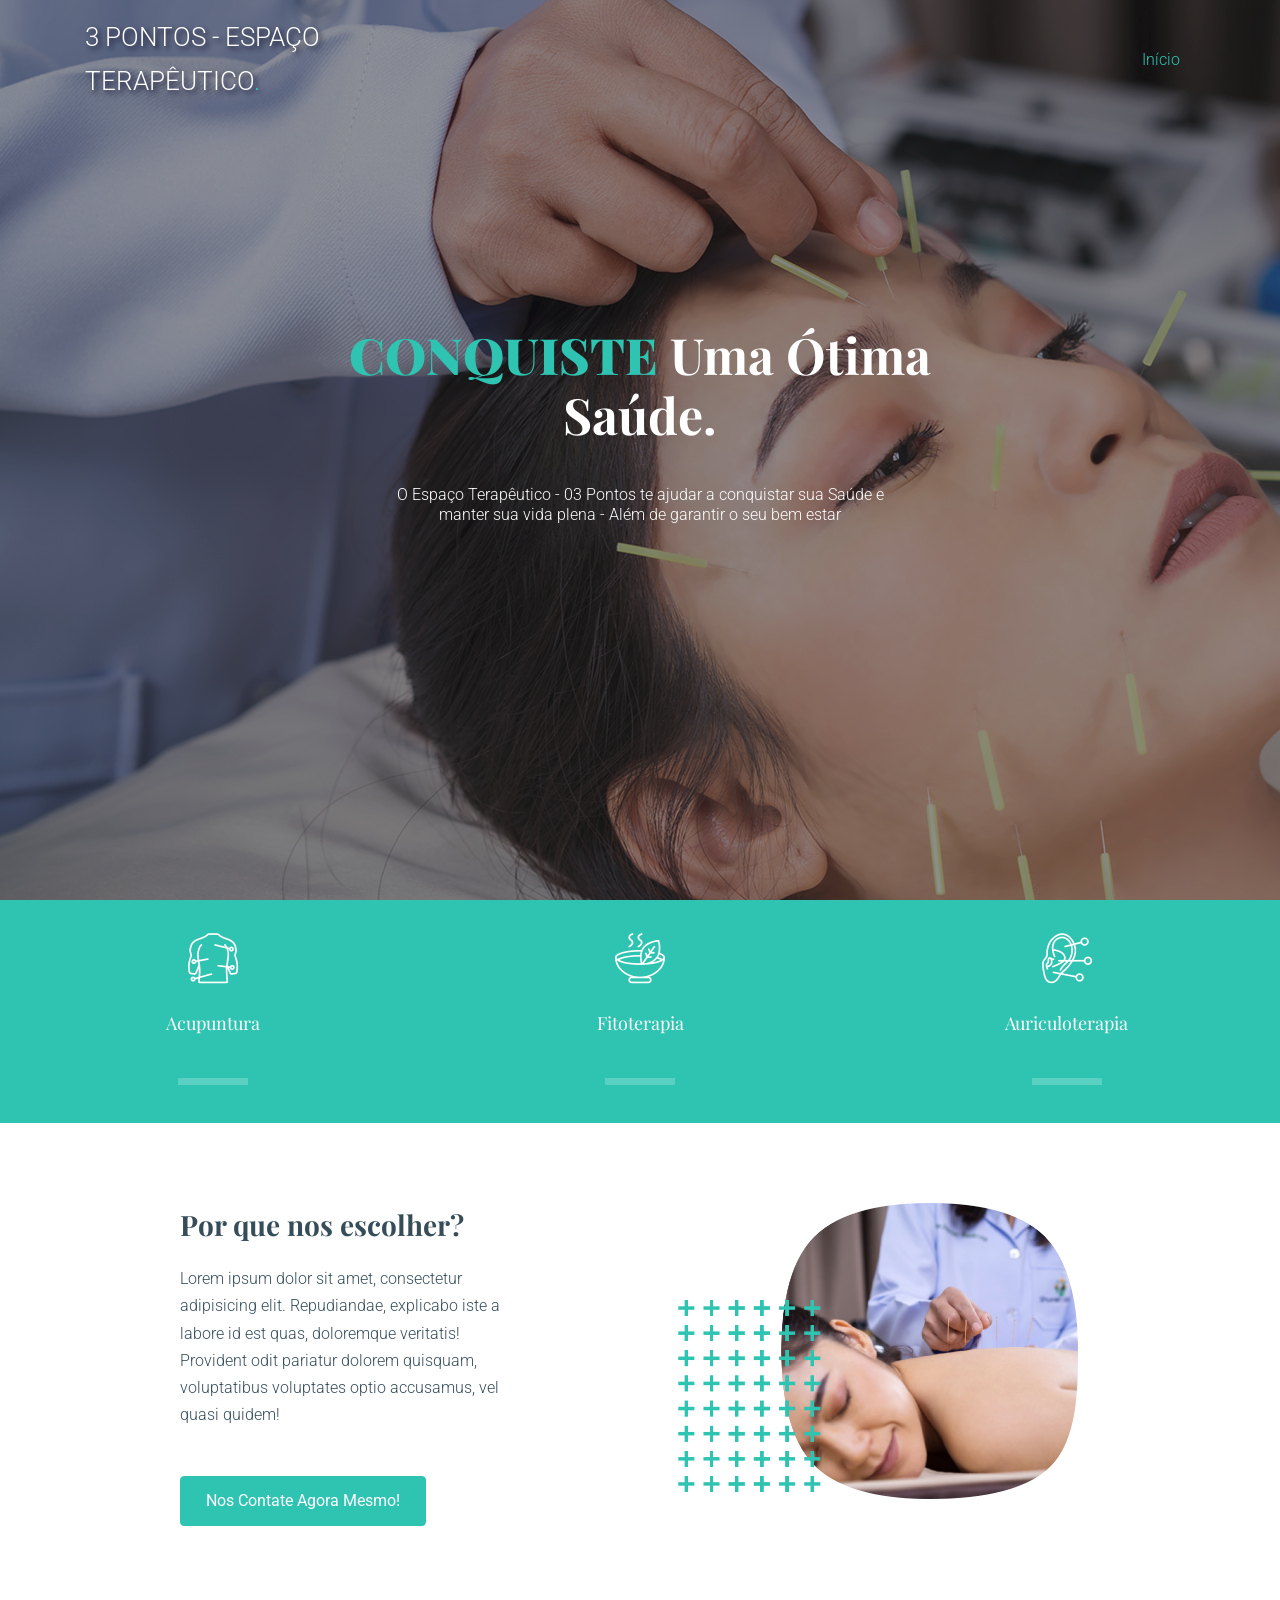
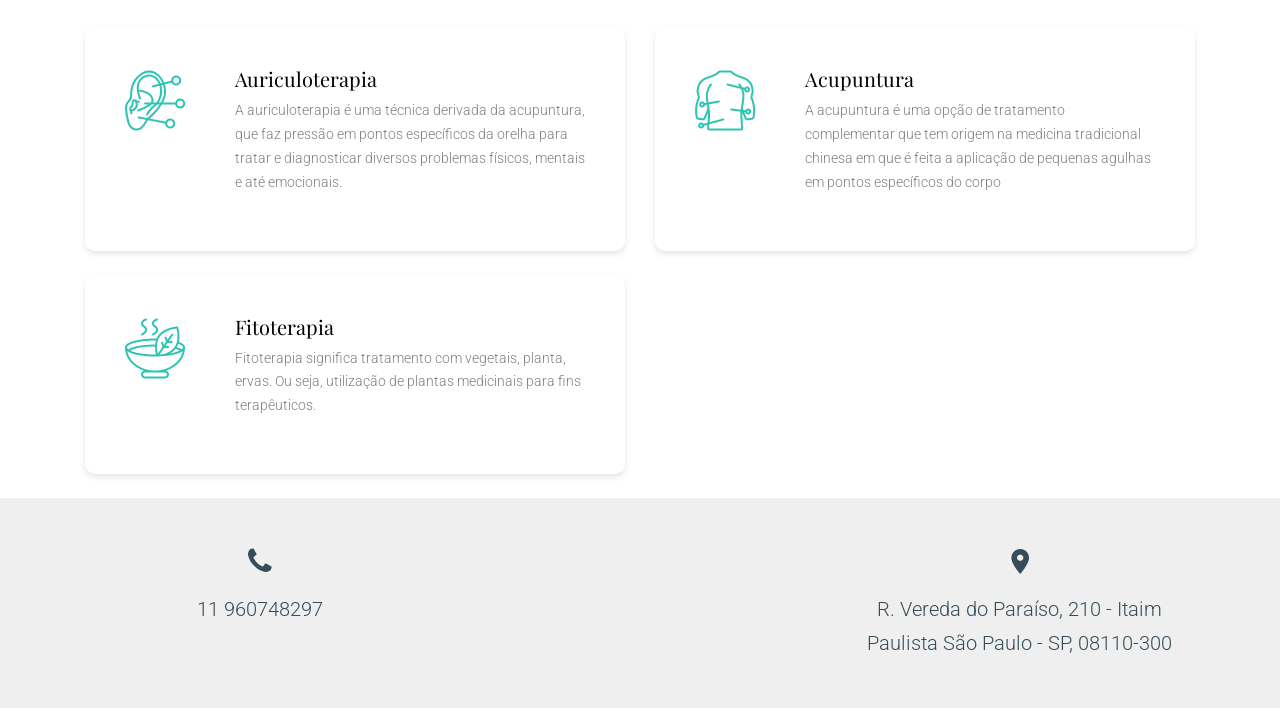
==== commit 7a3479bf: "Update" ====
--- a/index.html
+++ b/index.html
@@ -46,7 +46,7 @@
 
             <div class="col-3">
               <div class="site-logo">
-                <a href="index.html">3 Pontos - Espaço Terapêutico<span class="text-primary">.</span> </a>
+                <a href="index.html">3 PONTOS - ESPAÇO TERAPÊUTICO<span class="text-primary">.</span> </a>
               </div>
             </div>
 
@@ -69,7 +69,7 @@
       </header>
 
       
-      <div class="hero" style="background-image: url('images/acupuntura.png');">
+      <div class="hero" style="background-image: url('images/acupuntura.png');  ">
         
         <div class="container">
           <div class="row align-items-center justify-content-center">
